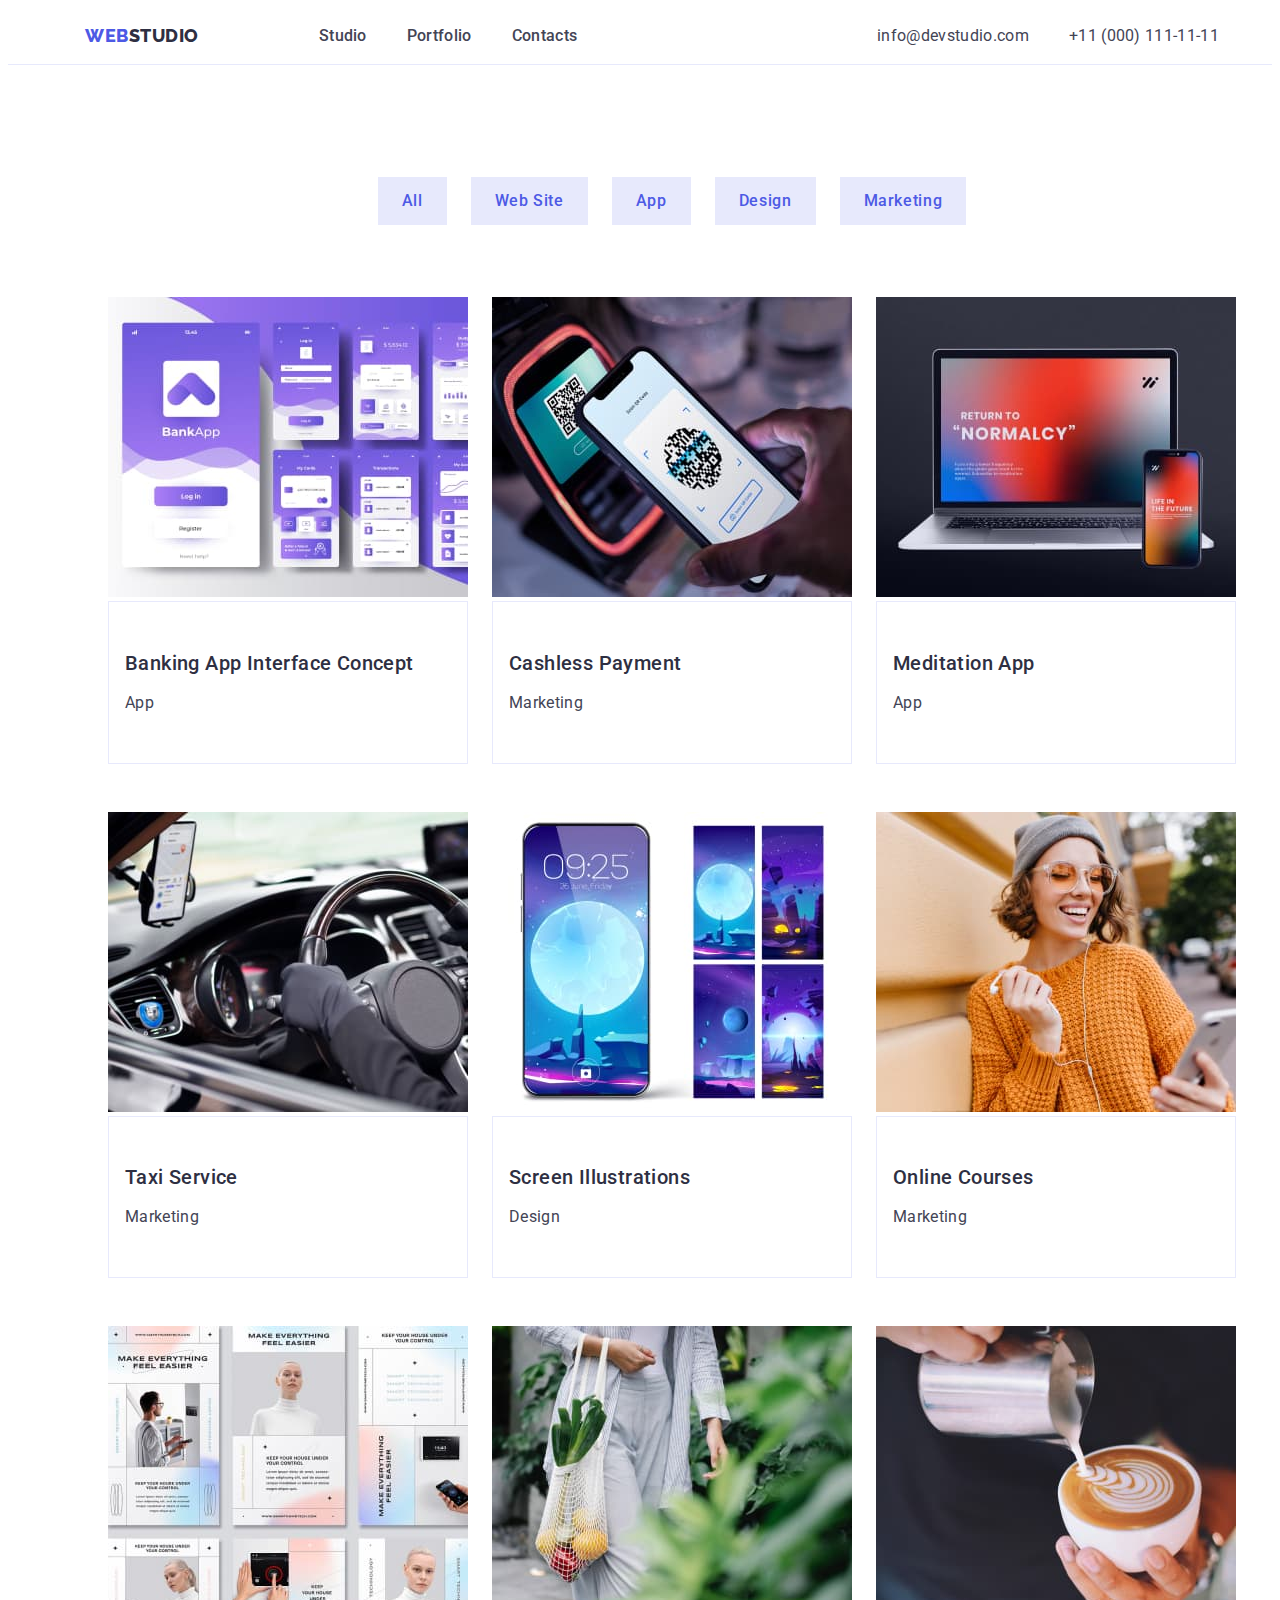
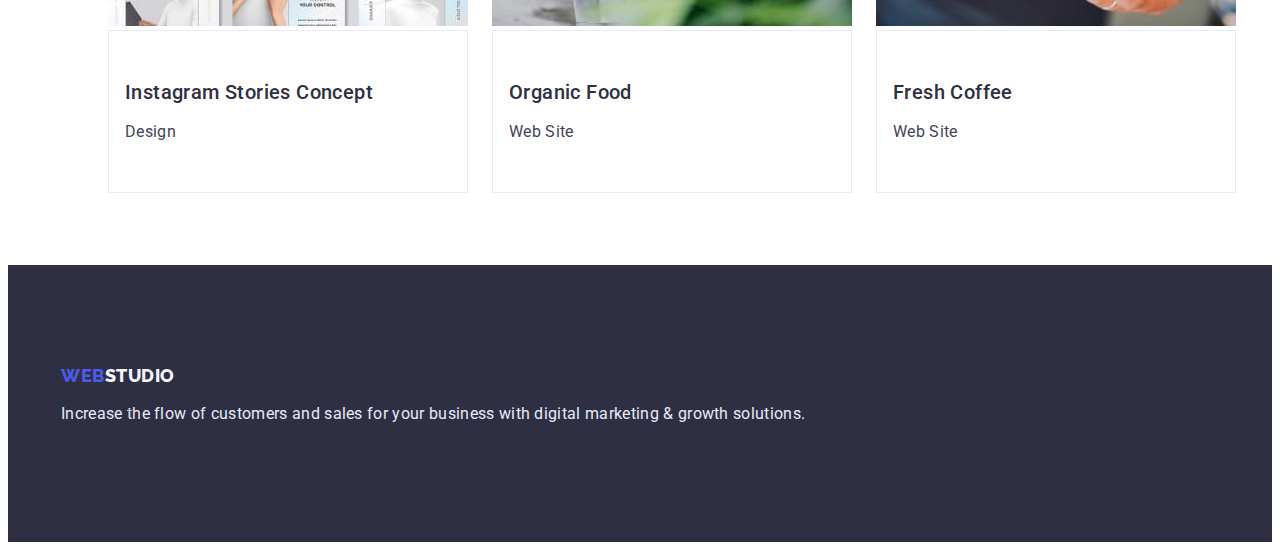
==== porfolio.html @ 7476aebf "Initial commit" ====
<!DOCTYPE html>
<html lang="en">

<head>
    <meta charset="UTF-8">
    <meta http-equiv="X-UA-Compatible" content="IE=edge">
    <meta name="viewport" content="width=device-width, initial-scale=1.0">
    <title>Document</title>
    <link rel="preconnect" href="https://fonts.googleapis.com">
    <link rel="preconnect" href="https://fonts.gstatic.com" crossorigin>
    <link href="https://fonts.googleapis.com/css2?family=Raleway:wght@800&family=Roboto:wght@400;500;700&display=swap"
        rel="stylesheet">
    <link rel="stylesheet" type="text/css" href="./css/style.css" />
</head>
<body>
    <header class="header_line">
        <div class="container cont">
            <nav class="header-navigation">
                <a href="./index.html" class="header_logo"><span class="header_span">Web</span>Studio</a>
                <ul class="list_osn">
                    <li><a class="header_link" href="">Studio</a></li>
                    <li><a class="header_link" href="porfolio.html">Portfolio</a></li>
                    <li><a class="header_link" href="">Contacts</a></li>
                </ul>
            </nav>
            <address>
                <ul class="list_osn">
                    <li><a class="header-mail" href="mailto:info@devstudio.com">info@devstudio.com</a></li>
                    <li><a class="header-tel" href="tel:+110001111111">+11 (000) 111-11-11</a></li>
                </ul>
            </address>
        </div>
    </header>
    <main>
        <section class="section section-pre">
            <div class="container">
                <ul class="list_button">
                        <li> <button type="button" cursor="pointer" class="list_button_element">All</button> </li>
                        <li> <button type="button" cursor="pointer" class="list_button_element">Web Site</button> </li>
                        <li> <button type="button" cursor="pointer" class="list_button_element">App</button> </li>
                        <li> <button type="button" cursor="pointer" class="list_button_element">Design</button> </li>
                        <li> <button type="button" cursor="pointer" class="list_button_element">Marketing</button> </li>
                    </ul>
                </div>
           
                <ul class="section-portfolio2">
                    <li class="section-list-item2">
                        <img src="./images/features1.jpg" alt="Banking App" width="360px" height="300px">
                        <div class="gallery2">
                            <h2 class="section-title2">Banking App Interface Concept</h2>
                            <p class="section-link2">App</p>
                        </div>
                    </li>
                    <li class="section-list-item2">
                        <img src="./images/features2.jpg" alt="Screen Illustrations" width="360" height="300" />
                        <div class="gallery2">
                            <h2 class="section-title2">Cashless Payment</h2>
                            <p class="section-link2">Marketing</p>
                        </div>
                    </li>
                    <li class="section-list-item2">
                        <img src="./images/features3.jpg" alt="Screen Illustrations" width="360" height="300" />
                        <div class="gallery2">
                            <h2 class="section-title2">Meditation App</h2>
                            <p class="section-link2">App</p>
                        </div>
                    </li>
                    <li class="section-list-item2">
                            <img src="./images/features4.jpg" alt="Screen Illustrations" width="360" height="300" />
                            <div class="gallery2">
                                    <h2 class="section-title2">Taxi Service</h2>
                                    <p class="section-link2">Marketing</p>
                            </div>
                    </li>
                    <li class="section-list-item2">
                            <img src="./images/features5.jpg" alt="Screen Illustrations" width="360" height="300" />
                            <div class="gallery2">
                                <h2 class="section-title2">Screen Illustrations</h2>
                                <p class="section-link2">Design</p>
                            </div>
                    </li>
                    <li class="section-list-item2">
                            <img src="./images/features6.jpg" alt="Screen Illustrations" width="360" height="300" />
                            <div class="gallery2">
                                <h2 class="section-title2">Online Courses</h2>
                                <p class="section-link2">Marketing</p>
                            </div>
                    </li>
                    <li class="section-list-item2">
                            <img src="./images/features7.jpg" alt="Screen Illustrations" width="360" height="300" />
                            <div class="gallery2">
                                <h2 class="section-title2">Instagram Stories Concept</h2>
                                <p class="section-link2">Design</p>
                            </div>
                    </li>
                    <li class="section-list-item2">
                            <img src="./images/features8.jpg" alt="Screen Illustrations" width="360" height="300" />
                            <div class="gallery2">
                            <h2 class="section-title2">Organic Food</h2>
                            <p class="section-link2">Web Site</p>
                    </div>
                    </li>
                    <li class="section-list-item2">
                            <img src="./images/features9.jpg" alt="Screen Illustrations" width="360" height="300" />
                            <div class="gallery2">
                            <h2 class="section-title2">Fresh Coffee</h2>
                            <p class="section-link2">Web Site</p>
                    </div>
                    </li>
            </ul>
            
    </main>
    <footer class="footer_osn">
        <div class="container">
    <a href="./porfolio.html" class="footer-logo-osn fot_osn">Web<span class="footer_span_osn">Studio</span></a>
    <p class="foote_text_osn">Increase the flow of customers and sales for your business with digital marketing & growth solutions.</p>
        </div>
    </footer>
</body>

</html>
---- css/style.css ----
:root {
    --primary-text-color: #434455;
    --secondary-background-color: #f4f4fd;
    --second-btn-color: #e7e9fc;
    --variable-color: #404bbf;
    --accent-color: #4D5AE5;
    --blue-color: #2E2F42;
    --white-color: #ffffff;
    /*--footer-text: #E7E9FC;*/
}

body {
    font-family: 'Roboto', sans-serif;
    color: var(--primary-text-color);
    background-color: var(--white-color);
}

.header_line {
    border-bottom: 1px solid var(--second-btn-color);
}

.container {
    max-width: 1158px;
    padding-left: 15px;
    padding-right: 15px;
    margin: 0 auto;
}

.cont {
    display: flex;
}

.header-navigation {
    display: flex;
    align-items: center;
    margin-right: auto;
    margin-left: 24px;
    padding: 0px;
}

.header_logo {
    font-family: "Raleway", sans-serif;
    font-style: "normal";
    font-weight: 800;
    font-size: 18px;
    line-height: 1.33;
    letter-spacing: 0.03em;
    text-transform: uppercase;
    text-decoration: none;
    color: var(--blue-color);
    display: flex;
    align-items: center;
    margin-right: 40px;
}

.header_span {
    font-family: "Raleway", sans-serif;
    font-style: normal;
    font-weight: 800;
    font-size: 18px;
    line-height: 1.33;
    display: flex;
    align-items: center;
    letter-spacing: 0.03em;
    text-transform: uppercase;
    flex: none;
    order: 0;
    flex-grow: 0;
    color: var(--accent-color);
}

.list_osn {
    list-style: none;
    /*в один рядок */
    display: flex;

}

.header_link {
    font-family: "Roboto", sans-serif;
    font-style: normal;
    font-weight: 500;
    font-size: 16px;
    line-height: 1.5;
    letter-spacing: 0.02em;
    color: var(--blue-color);
    text-decoration: none;
    color: inherit;
    flex: none;
    order: 0;
    flex-grow: 0;
    padding: 24px 0px;
    margin-left: 40px;
}

.header_link:hover {
    color: var(--variable-color);
}

.header-link:focus {
    color: var(--variable-color);
}

.header-mail {
    color: var(--primary-text-color);
    font-size: 16px;
    font-weight: 400;
    font-style: normal;
    line-height: 1.5;
    letter-spacing: 0.02em;
    text-decoration: none;
    padding: 24px 0px;
    margin-left: 40px;
}

.header-mail:hover {
    color: var(--variable-color);
}

.header-mail:focus {
    color: var(--variable-color);
}

.header-tel {
    color: var(--primary-text-color);
    font-size: 16px;
    font-weight: 400;
    font-size: 16px;
    line-height: 1.5;
    letter-spacing: 0.02em;
    text-decoration: none;
    font-style: normal;
    padding: 24px 0px;
    margin-left: 40px;
}

.header-tel:hover {
    color: var(--variable-color);
}

.header-tel:focus {
    color: var(--variable-color);
}

.hero_title {
    padding: 188px 0;
    text-align: center;
    color: var(--white-color);
    background: var(--blue-color);
}

.fon_text {
    font-weight: 700;
    width: 561px;
    margin-left: auto;
    margin-right: auto;
    font-size: 56px;
    line-height: 1.07;
    text-align: center;
    letter-spacing: 0.02em;
}

.fon_btn {
    font-family: "Roboto", sans-serif;
    font-style: normal;
    font-weight: 500;
    font-size: 16px;
    line-height: 1.5;
    letter-spacing: 0.04em;
    border: none;
    box-shadow: 0px 4px 4px rgba(0, 0, 0, 0.15);
    border-radius: 4px;
    padding: 16px 32px;
    margin-top: 48px;
    color: var(--white-color);
    background-color: var(--accent-color);
}

.fon_btn:hover {
    background-color: var(--variable-color);
}

.section {
    padding: 120px 0;
}

.features_title {
    position: absolute;
    opacity: 0;
    width: 1px;
    height: 1px;
}

.features_osn_list {
    display: flex;
    list-style: none;
    text-decoration: none;
}

.features_osn_list_title {
    font-weight: 500;
    font-size: 20px;
    line-height: 1.2;
    letter-spacing: 0.02em;
    color: var(--blue-color);
    margin-bottom: 8px;
}

.features_osn_list_text {
    font-size: 16px;
    line-height: 1.5;
    letter-spacing: 0.02em;
    font-weight: 400;
    margin-right: 24px;
    color: var(--blue-color);
}

.section-cont {
    padding-top: 0;
}

.works_title {
    font-weight: 700;
    font-size: 36px;
    line-height: 1.11;
    text-align: center;
    letter-spacing: 0.02em;
    text-transform: capitalize;
    margin-bottom: 72px;
    color: var(--blue-color);
}

.works_list {
    display: flex;
    list-style: none;
    text-decoration: none;
    margin-left: 24px;
}

.works-list_element {
    margin-left: 24px;
}

.section-item {
    background: var(--secondary-background-color);
}

.section_teams {
    font-weight: 700;
    text-align: center;
    line-height: 1.11;
    letter-spacing: 0.02em;
    text-transform: capitalize;
    color: var(--second-title-color);
    margin-bottom: 72px;
}

.teams_list {
    display: flex;
    list-style: none;
    text-decoration: none;
}

.teams_list_element {
    margin-left: 24px;
}

.text-teamm {
    padding-top: 32px;
    padding-bottom: 32px;
}

.text-teamm-title {
    font-weight: 500;
    font-size: 20px;
    line-height: 0.8;
    letter-spacing: 0.02em;
    line-height: 1.2;
    text-align: center;
    color: var(--blue-color);
    margin-bottom: 8px;
}

.text-teamm-text {
    font-weight: 400;
    font-size: 16px;
    line-height: 1.5;
    letter-spacing: 0.02em;
    text-align: center;
    color: var(--primary-text-color);
}

.footer_osn {
    padding: 100px 0;
    background: var(--blue-color);
}

.footer-logo-osn {
    font-family: "Raleway", sans-serif;
    font-weight: 800;
    color: var(--accent-color);
    font-size: 18px;
    line-height: 1.17;
    display: flex;
    align-items: center;
    letter-spacing: 0.03em;
    text-transform: uppercase;
    margin-bottom: 16px;
}

.footer_span_osn {
    font-family: "Raleway", sans-serif;
    color: var(--secondary-background-color);
    font-weight: 800;
    font-size: 18px;
    line-height: 1.17;
    letter-spacing: 0.03em;
    text-transform: uppercase;
    flex: none;
    order: 0;
    flex-grow: 0;
}

.foote_text_osn {
    font-weight: 400;
    font-size: 16px;
    line-height: 1.5;
    letter-spacing: 0.02em;
    color: var(--second-btn-color);
    width: calc((100%-60px) / 4);
}

.fot_osn {
    text-decoration: none;
}


.section-pre {
    padding-top: 96px;
    padding-bottom: 72px;
}

.list_button {
    display: flex;
    list-style: none;
    justify-content: center;
    margin-bottom: 72px;
}

.list_button_element {
    cursor: pointer;
    font-family: "Roboto";
    font-style: normal;
    font-weight: 500;
    font-size: 16px;
    line-height: 1.5;
    margin-left: 40px;
    letter-spacing: 0.04em;
    align-items: center;
    text-align: center;
    justify-content: center;
    padding: 12px 24px;
    margin-left: 24px;
    border: none;
    flex: none;
    order: 0;
    flex-grow: 0;
    color: var(--accent-color);
    background: var(--second-btn-color);
}

.section-portfolio2 {
    display: flex;
    flex-wrap: wrap;
    margin-bottom: -48px;
    list-style: none;
    justify-content: center;
}

.section-list-item2 {
    margin-bottom: 48px;
    background: var(--white-color);
    margin-left: 24px;
}

.gallery2 {
    padding: 32px 0 32px 16px;
    border: 1px solid var(--second-btn-color);
}

.section-title2 {
    font-weight: 500;
    font-size: 20px;
    line-height: 1.2;
    letter-spacing: 0.02em;
    color: var(--blue-color);
    margin-bottom: 8px;
}

.section-link2 {
    font-size: 16px;
    line-height: 1.5;
    letter-spacing: 0.02em;
    color: var(--primary-text-color);
}
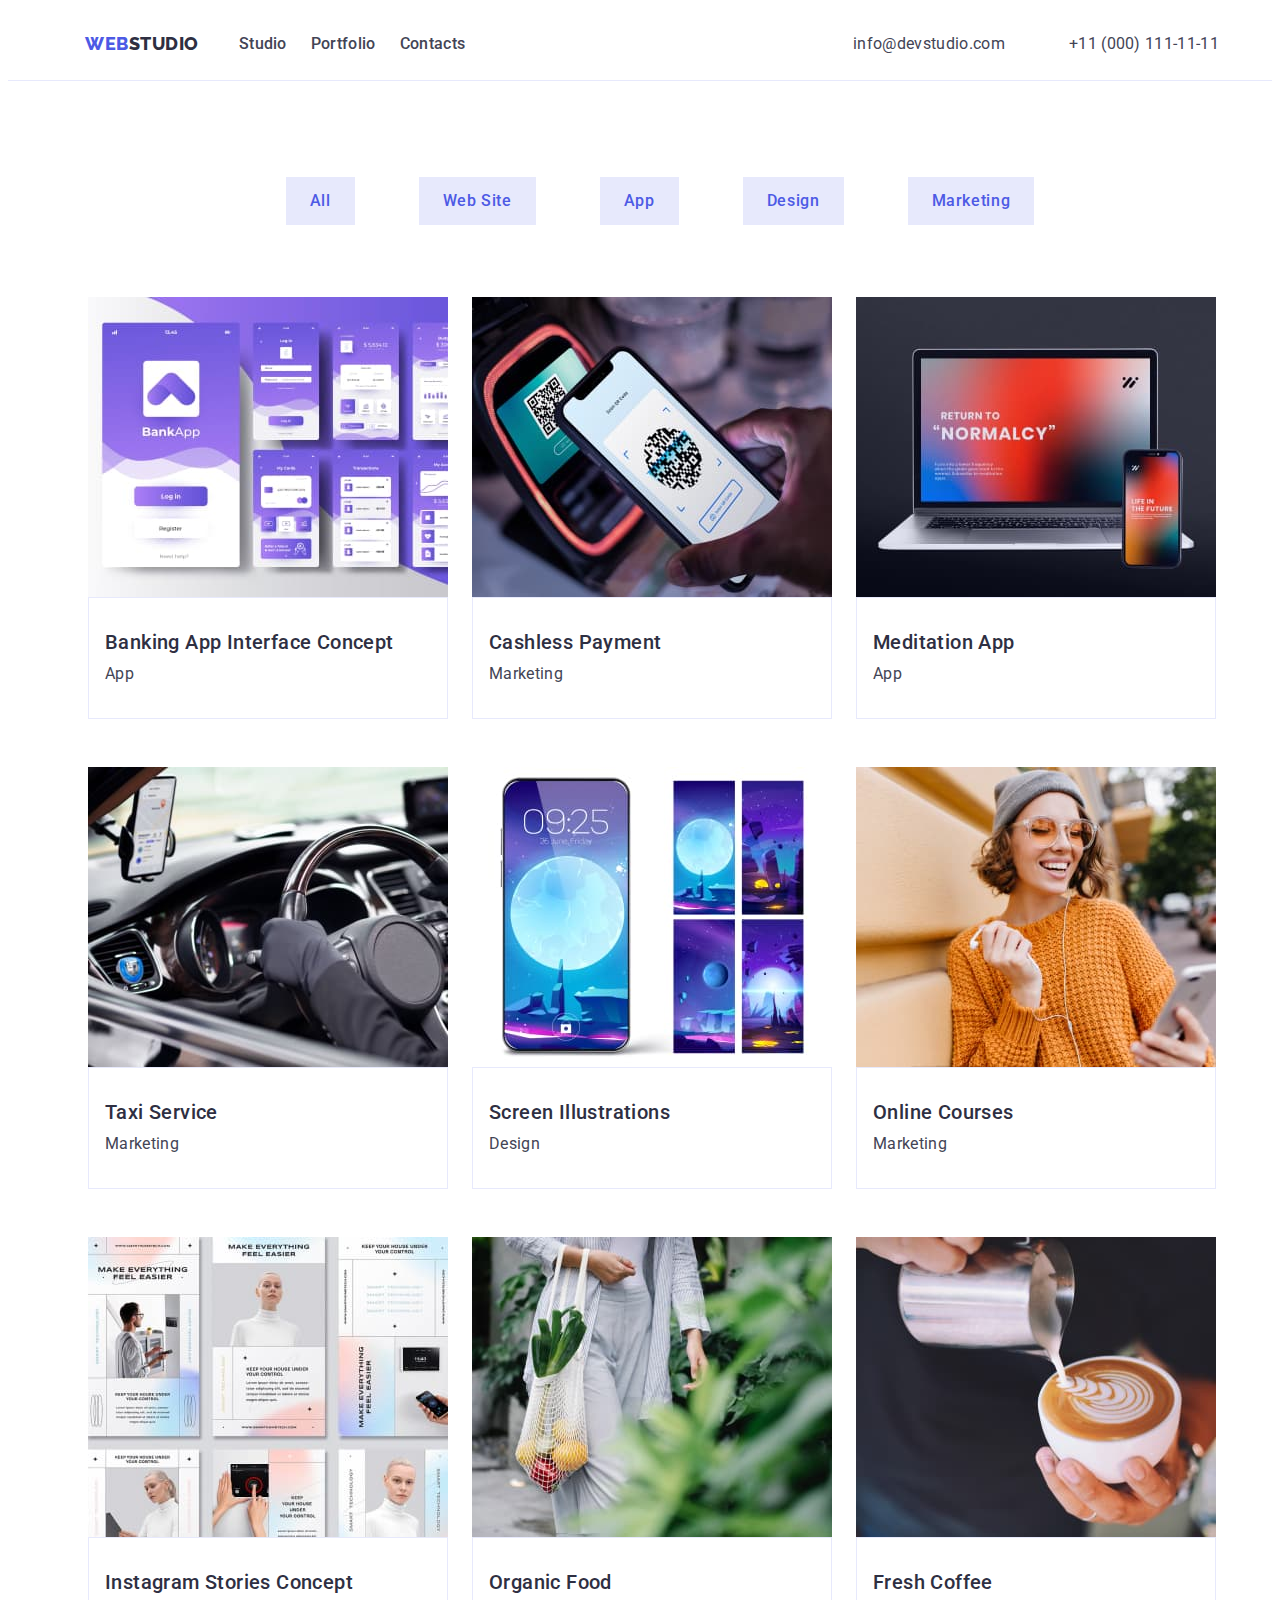
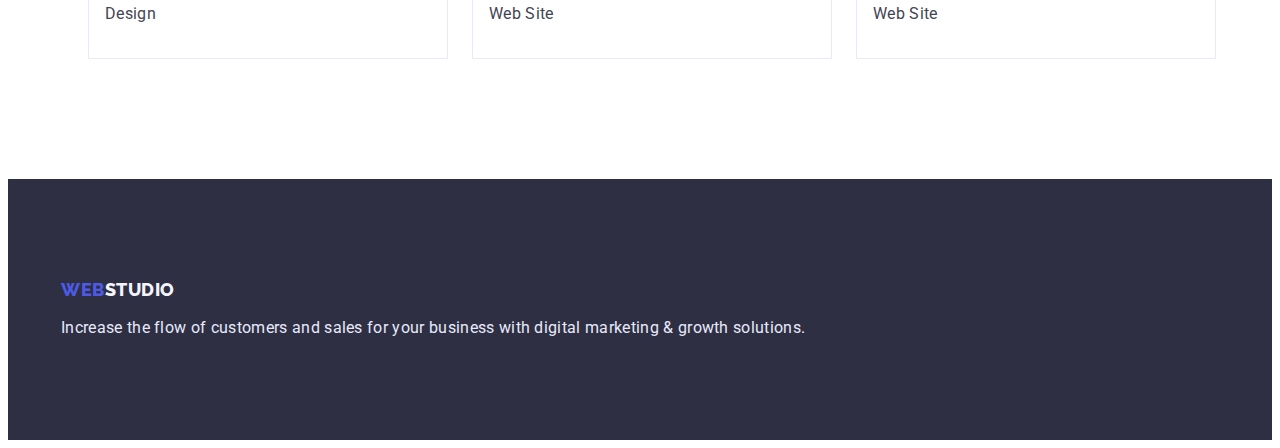
==== commit 685792b8: "update" ====
--- a/porfolio.html
+++ b/porfolio.html
@@ -1,6 +1,5 @@
 <!DOCTYPE html>
 <html lang="en">
-
 <head>
     <meta charset="UTF-8">
     <meta http-equiv="X-UA-Compatible" content="IE=edge">
@@ -10,23 +9,28 @@
     <link rel="preconnect" href="https://fonts.gstatic.com" crossorigin>
     <link href="https://fonts.googleapis.com/css2?family=Raleway:wght@800&family=Roboto:wght@400;500;700&display=swap"
         rel="stylesheet">
-    <link rel="stylesheet" type="text/css" href="./css/style.css" />
+    <link rel="stylesheet" href="https://cdnjs.cloudflare.com/ajax/libs/modern-normalize/1.1.0/modern-normalize.min.css"
+        integrity="sha512-wpPYUAdjBVSE4KJnH1VR1HeZfpl1ub8YT/NKx4PuQ5NmX2tKuGu6U/JRp5y+Y8XG2tV+wKQpNHVUX03MfMFn9Q=="
+        crossorigin="anonymous" referrerpolicy="no-referrer" />
+        <link rel="stylesheet" type="text/css" href="./css/style.css" />
 </head>
+
 <body>
     <header class="header_line">
         <div class="container cont">
             <nav class="header-navigation">
-                <a href="./index.html" class="header_logo"><span class="header_span">Web</span>Studio</a>
+                <a href="./index.html" class="list_item header_logo"><span class="header_span">Web</span>Studio</a>
                 <ul class="list_osn">
-                    <li><a class="header_link" href="">Studio</a></li>
-                    <li><a class="header_link" href="porfolio.html">Portfolio</a></li>
-                    <li><a class="header_link" href="">Contacts</a></li>
+                    <li class="list_item"><a class="header_link" href="">Studio</a></li>
+                    <li class="list_item"><a class="header_link" href="porfolio.html">Portfolio</a></li>
+                    <li class="list_item"><a class="header_link" href="">Contacts</a></li>
                 </ul>
             </nav>
             <address>
                 <ul class="list_osn">
-                    <li><a class="header-mail" href="mailto:info@devstudio.com">info@devstudio.com</a></li>
-                    <li><a class="header-tel" href="tel:+110001111111">+11 (000) 111-11-11</a></li>
+                    <li class="list_item"><a class="header-mail" href="mailto:info@devstudio.com">info@devstudio.com</a>
+                    </li>
+                    <li class="list_item"><a class="header-tel" href="tel:+110001111111">+11 (000) 111-11-11</a></li>
                 </ul>
             </address>
         </div>
@@ -35,85 +39,85 @@
         <section class="section section-pre">
             <div class="container">
                 <ul class="list_button">
-                        <li> <button type="button" cursor="pointer" class="list_button_element">All</button> </li>
-                        <li> <button type="button" cursor="pointer" class="list_button_element">Web Site</button> </li>
-                        <li> <button type="button" cursor="pointer" class="list_button_element">App</button> </li>
-                        <li> <button type="button" cursor="pointer" class="list_button_element">Design</button> </li>
-                        <li> <button type="button" cursor="pointer" class="list_button_element">Marketing</button> </li>
-                    </ul>
-                </div>
-           
-                <ul class="section-portfolio2">
-                    <li class="section-list-item2">
-                        <img src="./images/features1.jpg" alt="Banking App" width="360px" height="300px">
-                        <div class="gallery2">
-                            <h2 class="section-title2">Banking App Interface Concept</h2>
-                            <p class="section-link2">App</p>
-                        </div>
-                    </li>
-                    <li class="section-list-item2">
-                        <img src="./images/features2.jpg" alt="Screen Illustrations" width="360" height="300" />
-                        <div class="gallery2">
-                            <h2 class="section-title2">Cashless Payment</h2>
-                            <p class="section-link2">Marketing</p>
-                        </div>
-                    </li>
-                    <li class="section-list-item2">
-                        <img src="./images/features3.jpg" alt="Screen Illustrations" width="360" height="300" />
-                        <div class="gallery2">
-                            <h2 class="section-title2">Meditation App</h2>
-                            <p class="section-link2">App</p>
-                        </div>
-                    </li>
-                    <li class="section-list-item2">
-                            <img src="./images/features4.jpg" alt="Screen Illustrations" width="360" height="300" />
-                            <div class="gallery2">
-                                    <h2 class="section-title2">Taxi Service</h2>
-                                    <p class="section-link2">Marketing</p>
-                            </div>
-                    </li>
-                    <li class="section-list-item2">
-                            <img src="./images/features5.jpg" alt="Screen Illustrations" width="360" height="300" />
-                            <div class="gallery2">
-                                <h2 class="section-title2">Screen Illustrations</h2>
-                                <p class="section-link2">Design</p>
-                            </div>
-                    </li>
-                    <li class="section-list-item2">
-                            <img src="./images/features6.jpg" alt="Screen Illustrations" width="360" height="300" />
-                            <div class="gallery2">
-                                <h2 class="section-title2">Online Courses</h2>
-                                <p class="section-link2">Marketing</p>
-                            </div>
-                    </li>
-                    <li class="section-list-item2">
-                            <img src="./images/features7.jpg" alt="Screen Illustrations" width="360" height="300" />
-                            <div class="gallery2">
-                                <h2 class="section-title2">Instagram Stories Concept</h2>
-                                <p class="section-link2">Design</p>
-                            </div>
-                    </li>
-                    <li class="section-list-item2">
-                            <img src="./images/features8.jpg" alt="Screen Illustrations" width="360" height="300" />
-                            <div class="gallery2">
-                            <h2 class="section-title2">Organic Food</h2>
-                            <p class="section-link2">Web Site</p>
+                    <li> <button type="button" cursor="pointer" class="list_button_element">All</button> </li>
+                    <li> <button type="button" cursor="pointer" class="list_button_element">Web Site</button> </li>
+                    <li> <button type="button" cursor="pointer" class="list_button_element">App</button> </li>
+                    <li> <button type="button" cursor="pointer" class="list_button_element">Design</button> </li>
+                    <li> <button type="button" cursor="pointer" class="list_button_element">Marketing</button> </li>
+                </ul>
+            <ul class="section-portfolio2">
+                <li class="section-list-item2">
+                    <img src="./images/features1.jpg" alt="Banking App" width="360px" height="300px">
+                    <div class="gallery2">
+                        <h2 class="section-title2">Banking App Interface Concept</h2>
+                        <p class="section-link2">App</p>
                     </div>
-                    </li>
-                    <li class="section-list-item2">
-                            <img src="./images/features9.jpg" alt="Screen Illustrations" width="360" height="300" />
-                            <div class="gallery2">
-                            <h2 class="section-title2">Fresh Coffee</h2>
-                            <p class="section-link2">Web Site</p>
+                </li>
+                <li class="section-list-item2">
+                    <img src="./images/features2.jpg" alt="Screen Illustrations" width="360" height="300" />
+                    <div class="gallery2">
+                        <h2 class="section-title2">Cashless Payment</h2>
+                        <p class="section-link2">Marketing</p>
                     </div>
-                    </li>
+                </li>
+                <li class="section-list-item2">
+                    <img src="./images/features3.jpg" alt="Screen Illustrations" width="360" height="300" />
+                    <div class="gallery2">
+                        <h2 class="section-title2">Meditation App</h2>
+                        <p class="section-link2">App</p>
+                    </div>
+                </li>
+                <li class="section-list-item2">
+                    <img src="./images/features4.jpg" alt="Screen Illustrations" width="360" height="300" />
+                    <div class="gallery2">
+                        <h2 class="section-title2">Taxi Service</h2>
+                        <p class="section-link2">Marketing</p>
+                    </div>
+                </li>
+                <li class="section-list-item2">
+                    <img src="./images/features5.jpg" alt="Screen Illustrations" width="360" height="300" />
+                    <div class="gallery2">
+                        <h2 class="section-title2">Screen Illustrations</h2>
+                        <p class="section-link2">Design</p>
+                    </div>
+                </li>
+                <li class="section-list-item2">
+                    <img src="./images/features6.jpg" alt="Screen Illustrations" width="360" height="300" />
+                    <div class="gallery2">
+                        <h2 class="section-title2">Online Courses</h2>
+                        <p class="section-link2">Marketing</p>
+                    </div>
+                </li>
+                <li class="section-list-item2">
+                    <img src="./images/features7.jpg" alt="Screen Illustrations" width="360" height="300" />
+                    <div class="gallery2">
+                        <h2 class="section-title2">Instagram Stories Concept</h2>
+                        <p class="section-link2">Design</p>
+                    </div>
+                </li>
+                <li class="section-list-item2">
+                    <img src="./images/features8.jpg" alt="Screen Illustrations" width="360" height="300" />
+                    <div class="gallery2">
+                        <h2 class="section-title2">Organic Food</h2>
+                        <p class="section-link2">Web Site</p>
+                    </div>
+                </li>
+                <li class="section-list-item2">
+                    <img src="./images/features9.jpg" alt="Screen Illustrations" width="360" height="300" />
+                    <div class="gallery2">
+                        <h2 class="section-title2">Fresh Coffee</h2>
+                        <p class="section-link2">Web Site</p>
+                    </div>
+                </li>
             </ul>
-            
+        </div>
+        </section>
     </main>
     <footer class="footer_osn">
         <div class="container">
-    <a href="./porfolio.html" class="footer-logo-osn fot_osn">Web<span class="footer_span_osn">Studio</span></a>
-    <p class="foote_text_osn">Increase the flow of customers and sales for your business with digital marketing & growth solutions.</p>
+            <a href="./porfolio.html" class="footer-logo-osn fot_osn">Web<span class="footer_span_osn">Studio</span></a>
+            <p class="foote_text_osn">Increase the flow of customers and sales for your business with digital marketing
+                & growth solutions.</p>
         </div>
     </footer>
 </body>
--- a/css/style.css
+++ b/css/style.css
@@ -15,6 +15,27 @@
     background-color: var(--white-color);
 }
 
+p,
+h1,
+h2,
+h3,
+h4,
+h5,
+h6 {
+    margin: 0;
+}
+
+ul {
+    margin: 0;
+    padding-left: 0;
+}
+
+img {
+    display: block;
+}
+
+.list_item {}
+
 .header_line {
     border-bottom: 1px solid var(--second-btn-color);
 }
@@ -73,7 +94,8 @@
     list-style: none;
     /*в один рядок */
     display: flex;
-
+    padding: 24px 0;
+    gap: 24px;
 }
 
 .header_link {
@@ -86,11 +108,7 @@
     color: var(--blue-color);
     text-decoration: none;
     color: inherit;
-    flex: none;
-    order: 0;
-    flex-grow: 0;
     padding: 24px 0px;
-    margin-left: 40px;
 }
 
 .header_link:hover {
@@ -193,6 +211,9 @@
 
 .features_osn_list {
     display: flex;
+    gap: 24px;
+    margin: 0;
+    padding: 0;
     list-style: none;
     text-decoration: none;
 }
@@ -211,7 +232,6 @@
     line-height: 1.5;
     letter-spacing: 0.02em;
     font-weight: 400;
-    margin-right: 24px;
     color: var(--blue-color);
 }
 
@@ -234,11 +254,9 @@
     display: flex;
     list-style: none;
     text-decoration: none;
-    margin-left: 24px;
-}
-
-.works-list_element {
-    margin-left: 24px;
+    gap: 24px;
+    margin: 0;
+    padding: 0;
 }
 
 .section-item {
@@ -259,15 +277,14 @@
     display: flex;
     list-style: none;
     text-decoration: none;
-}
-
-.teams_list_element {
-    margin-left: 24px;
+    gap: 24px;
+
 }
 
 .text-teamm {
     padding-top: 32px;
     padding-bottom: 32px;
+    background-color: var(--white-color);
 }
 
 .text-teamm-title {
@@ -337,7 +354,7 @@
 
 .section-pre {
     padding-top: 96px;
-    padding-bottom: 72px;
+    padding-bottom: 120px;
 }
 
 .list_button {
@@ -345,6 +362,7 @@
     list-style: none;
     justify-content: center;
     margin-bottom: 72px;
+    gap: 24px;
 }
 
 .list_button_element {
@@ -360,7 +378,6 @@
     text-align: center;
     justify-content: center;
     padding: 12px 24px;
-    margin-left: 24px;
     border: none;
     flex: none;
     order: 0;
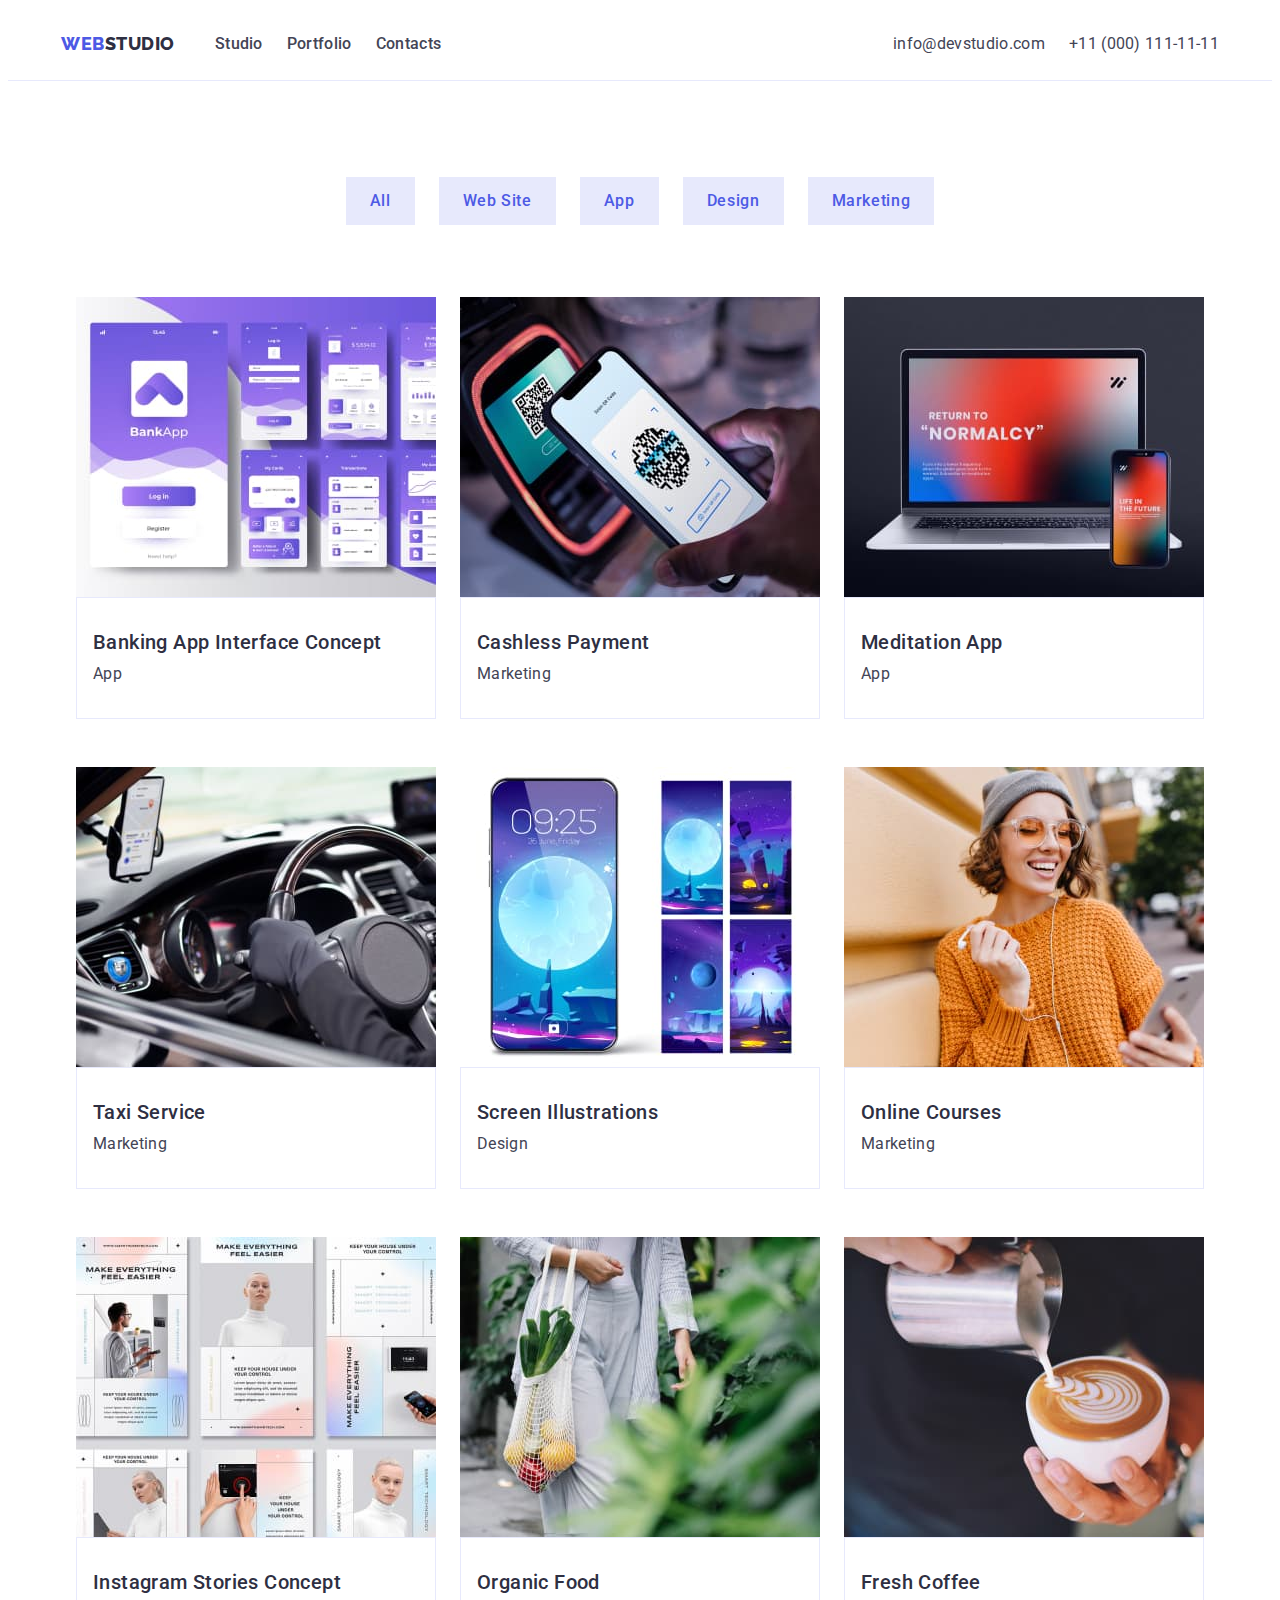
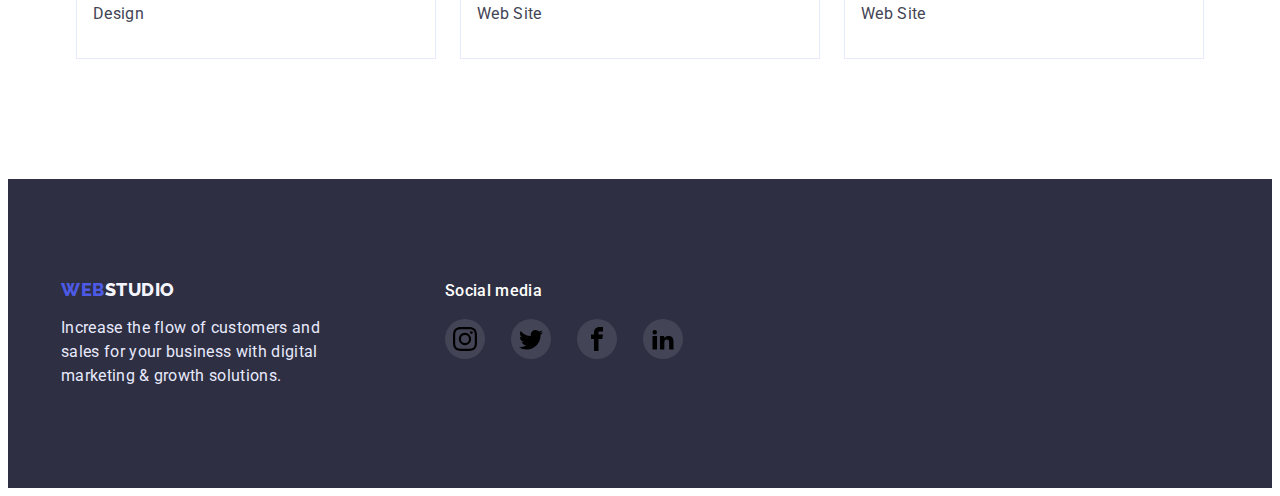
==== commit fc976b8c: "hw4" ====
--- a/porfolio.html
+++ b/porfolio.html
@@ -12,7 +12,7 @@
     <link rel="stylesheet" href="https://cdnjs.cloudflare.com/ajax/libs/modern-normalize/1.1.0/modern-normalize.min.css"
         integrity="sha512-wpPYUAdjBVSE4KJnH1VR1HeZfpl1ub8YT/NKx4PuQ5NmX2tKuGu6U/JRp5y+Y8XG2tV+wKQpNHVUX03MfMFn9Q=="
         crossorigin="anonymous" referrerpolicy="no-referrer" />
-        <link rel="stylesheet" type="text/css" href="./css/style.css" />
+    <link rel="stylesheet" type="text/css" href="./css/style.css" />
 </head>
 
 <body>
@@ -45,81 +45,134 @@
                     <li> <button type="button" cursor="pointer" class="list_button_element">Design</button> </li>
                     <li> <button type="button" cursor="pointer" class="list_button_element">Marketing</button> </li>
                 </ul>
-            <ul class="section-portfolio2">
-                <li class="section-list-item2">
-                    <img src="./images/features1.jpg" alt="Banking App" width="360px" height="300px">
-                    <div class="gallery2">
-                        <h2 class="section-title2">Banking App Interface Concept</h2>
-                        <p class="section-link2">App</p>
-                    </div>
+                <ul class="section-portfolio2">
+                    <li class="section-list-item2">
+                        <a class="shadow">
+                        <img src="./images/features1.jpg" alt="Banking App" width="360px" height="300px">
+                        <div class="gallery2">
+                            <h2 class="section-title2">Banking App Interface Concept</h2>
+                            <p class="section-link2">App</p>
+                        </div>
+                        </a>
+                    </li>
+                    <li class="section-list-item2">
+                        <a class="shadow">
+                        <img src="./images/features2.jpg" alt="Screen Illustrations" width="360" height="300" />
+                        <div class="gallery2">
+                            <h2 class="section-title2">Cashless Payment</h2>
+                            <p class="section-link2">Marketing</p>
+                        </div>
+                        </a>
+                    </li>
+                    <li class="section-list-item2">
+                        <a class="shadow">
+                        <img src="./images/features3.jpg" alt="Screen Illustrations" width="360" height="300" />
+                        <div class="gallery2">
+                            <h2 class="section-title2">Meditation App</h2>
+                            <p class="section-link2">App</p>
+                        </div>
+                        </a>
+                    </li>
+                    <li class="section-list-item2">
+                        <a class="shadow">
+                        <img src="./images/features4.jpg" alt="Screen Illustrations" width="360" height="300" />
+                        <div class="gallery2">
+                            <h2 class="section-title2">Taxi Service</h2>
+                            <p class="section-link2">Marketing</p>
+                        </div>
+                        </a>
+                    </li>
+                    <li class="section-list-item2">
+                        <a class="shadow">
+                        <img src="./images/features5.jpg" alt="Screen Illustrations" width="360" height="300" />
+                        <div class="gallery2">
+                            <h2 class="section-title2">Screen Illustrations</h2>
+                            <p class="section-link2">Design</p>
+                        </div>
+                        </a>
+                    </li>
+                    <li class="section-list-item2">
+                        <a class="shadow">
+                        <img src="./images/features6.jpg" alt="Screen Illustrations" width="360" height="300" />
+                        <div class="gallery2">
+                            <h2 class="section-title2">Online Courses</h2>
+                            <p class="section-link2">Marketing</p>
+                        </div>
+                        </a>
+                    </li>
+                    <li class="section-list-item2">
+                        <a class="shadow">
+                        <img src="./images/features7.jpg" alt="Screen Illustrations" width="360" height="300" />
+                        <div class="gallery2">
+                            <h2 class="section-title2">Instagram Stories Concept</h2>
+                            <p class="section-link2">Design</p>
+                        </div>
+                        </a>
+                    </li>
+                    <li class="section-list-item2">
+                        <a class="shadow">
+                        <img src="./images/features8.jpg" alt="Screen Illustrations" width="360" height="300" />
+                        <div class="gallery2">
+                            <h2 class="section-title2">Organic Food</h2>
+                            <p class="section-link2">Web Site</p>
+                        </div>
+                        </a>
+                    </li>
+                    <li class="section-list-item2">
+                        <a class="shadow">
+                        <img src="./images/features9.jpg" alt="Screen Illustrations" width="360" height="300" />
+                        <div class="gallery2">
+                            <h2 class="section-title2">Fresh Coffee</h2>
+                            <p class="section-link2">Web Site</p>
+                        </div>
+                        </a>
+                    </li>
+                </ul>
+            </div>
+        </section>
+    </main>
+<footer class="footer_osn">
+    <div class="container footer-container">
+        <div class="footer_logo">
+            <a href="./index.html" class="footer-logo-osn fot_osn">Web<span class="footer_span_osn">Studio</span></a>
+            <p class="foote_text_osn">Increase the flow of customers and sales for your business with digital marketing
+                & growth solutions.</p>
+        </div>
+        <div class="footer-social-media">
+            <h3 class="footer_social_title">Social media</h3>
+            <ul class="footer_social_list footer_list">
+                <li class="footer_list_element">
+                    <a href="" class="footer_list_element_link link_footer">
+                        <svg class="" width="24" height="24">
+                            <use href="./images/symbol-defs.svg#icon-instagram"></use>
+                        </svg>
+                    </a>
                 </li>
-                <li class="section-list-item2">
-                    <img src="./images/features2.jpg" alt="Screen Illustrations" width="360" height="300" />
-                    <div class="gallery2">
-                        <h2 class="section-title2">Cashless Payment</h2>
-                        <p class="section-link2">Marketing</p>
-                    </div>
+                <li class="footer_list_element">
+                    <a href="" class="footer_list_element_link link_footer">
+                        <svg class="icon-social" width="24" height="24">
+                            <use href="./images/symbol-defs.svg#icon-twitter"></use>
+                        </svg>
+                    </a>
                 </li>
-                <li class="section-list-item2">
-                    <img src="./images/features3.jpg" alt="Screen Illustrations" width="360" height="300" />
-                    <div class="gallery2">
-                        <h2 class="section-title2">Meditation App</h2>
-                        <p class="section-link2">App</p>
-                    </div>
+                <li class="footer_list_element ">
+                    <a href="" class="footer_list_element_link link_footer">
+                        <svg class="icon-social" width="24" height="24">
+                            <use href="./images/symbol-defs.svg#icon-facebook"></use>
+                        </svg>
+                    </a>
                 </li>
-                <li class="section-list-item2">
-                    <img src="./images/features4.jpg" alt="Screen Illustrations" width="360" height="300" />
-                    <div class="gallery2">
-                        <h2 class="section-title2">Taxi Service</h2>
-                        <p class="section-link2">Marketing</p>
-                    </div>
-                </li>
-                <li class="section-list-item2">
-                    <img src="./images/features5.jpg" alt="Screen Illustrations" width="360" height="300" />
-                    <div class="gallery2">
-                        <h2 class="section-title2">Screen Illustrations</h2>
-                        <p class="section-link2">Design</p>
-                    </div>
-                </li>
-                <li class="section-list-item2">
-                    <img src="./images/features6.jpg" alt="Screen Illustrations" width="360" height="300" />
-                    <div class="gallery2">
-                        <h2 class="section-title2">Online Courses</h2>
-                        <p class="section-link2">Marketing</p>
-                    </div>
-                </li>
-                <li class="section-list-item2">
-                    <img src="./images/features7.jpg" alt="Screen Illustrations" width="360" height="300" />
-                    <div class="gallery2">
-                        <h2 class="section-title2">Instagram Stories Concept</h2>
-                        <p class="section-link2">Design</p>
-                    </div>
-                </li>
-                <li class="section-list-item2">
-                    <img src="./images/features8.jpg" alt="Screen Illustrations" width="360" height="300" />
-                    <div class="gallery2">
-                        <h2 class="section-title2">Organic Food</h2>
-                        <p class="section-link2">Web Site</p>
-                    </div>
-                </li>
-                <li class="section-list-item2">
-                    <img src="./images/features9.jpg" alt="Screen Illustrations" width="360" height="300" />
-                    <div class="gallery2">
-                        <h2 class="section-title2">Fresh Coffee</h2>
-                        <p class="section-link2">Web Site</p>
-                    </div>
+                <li class="footer_list_element ">
+                    <a href="" class="footer_list_element_link link_footer">
+                        <svg class="icon-social" width="24" height="24">
+                            <use href="./images/symbol-defs.svg#icon-linkedin"></use>
+                        </svg>
+                    </a>
                 </li>
             </ul>
         </div>
-        </section>
-    </main>
-    <footer class="footer_osn">
-        <div class="container">
-            <a href="./porfolio.html" class="footer-logo-osn fot_osn">Web<span class="footer_span_osn">Studio</span></a>
-            <p class="foote_text_osn">Increase the flow of customers and sales for your business with digital marketing
-                & growth solutions.</p>
-        </div>
-    </footer>
+    </div>
+</footer>
 </body>
 
 </html>--- a/css/style.css
+++ b/css/style.css
@@ -6,7 +6,8 @@
     --accent-color: #4D5AE5;
     --blue-color: #2E2F42;
     --white-color: #ffffff;
-    /*--footer-text: #E7E9FC;*/
+    --text-company-color: #8E8F99;
+    --soc-focus-color: #31D0AA;
 }
 
 body {
@@ -34,7 +35,6 @@
     display: block;
 }
 
-.list_item {}
 
 .header_line {
     border-bottom: 1px solid var(--second-btn-color);
@@ -50,12 +50,38 @@
 .cont {
     display: flex;
 }
+.item-pre::before {
+    display: block;
+    content: "";
+    width: 264px;
+    height: 112px;
+    background: #f4f4fd;
+    border-radius: 4px;
+    background-size: 64px;
+    background-repeat: no-repeat;
+    background-position: center;
+    background-color: #f4f4fd;
+    border-radius: 4px;
+}
+.icon-antena::before {
+    background-image: url(../images/antenna.svg);
+}
+.icon-clock::before {
+    background-image: url(../images/clock.svg);
+}
+
+.icon-diagrama::before {
+    background-image: url(../images/diagrama.svg);
+}
+
+.icon-astronaut::before {
+    background-image: url(../images/astronaut.svg);
+}
 
 .header-navigation {
     display: flex;
     align-items: center;
     margin-right: auto;
-    margin-left: 24px;
     padding: 0px;
 }
 
@@ -128,7 +154,6 @@
     letter-spacing: 0.02em;
     text-decoration: none;
     padding: 24px 0px;
-    margin-left: 40px;
 }
 
 .header-mail:hover {
@@ -149,7 +174,7 @@
     text-decoration: none;
     font-style: normal;
     padding: 24px 0px;
-    margin-left: 40px;
+
 }
 
 .header-tel:hover {
@@ -165,6 +190,13 @@
     text-align: center;
     color: var(--white-color);
     background: var(--blue-color);
+    background-image: linear-gradient(to right,
+            rgba(46, 47, 66, 0.7),
+            rgba(46, 47, 66, 0.7)),
+        url(../images/people-office.jpg);
+    background-repeat: no-repeat;
+    background-position: center;
+    background-size: cover;
 }
 
 .fon_text {
@@ -198,6 +230,10 @@
     background-color: var(--variable-color);
 }
 
+.fon_btn:focus {
+    color: var(--variable-color);
+}
+
 .section {
     padding: 120px 0;
 }
@@ -306,6 +342,88 @@
     text-align: center;
     color: var(--primary-text-color);
 }
+.text_soc_list{
+    display: flex;
+    justify-content: center;
+    gap: 24px;
+}
+.soc_list{
+    display: flex;
+    list-style: none;
+    text-decoration: none;
+}
+
+.section-company {
+    padding-top: 130px;
+    padding-bottom: 120px;
+}
+.section-soc-title{
+    width: 40px;
+    height: 40px;
+}
+.section-soc-link{
+    width: 100%;
+    height: 100%;
+    border-radius: 50%;
+    display: flex;
+    justify-content: center;
+    align-items: center;
+    background-color: var(--accent-color);
+}
+
+.section-soc-link:hover{
+    background-color: var(--variable-color);
+}
+.team_link{
+    text-decoration: none;
+    color: inherit;
+    font-family: "Roboto", sans-serif;
+    font-style: normal;
+    font-weight: 500;
+    font-size: 16px;
+    line-height: 1.5;
+    letter-spacing: 0.02em;
+    color: var(--blue-color);
+    flex: none;
+    order: 0;
+    flex-grow: 0;
+}
+/*основне заоишити */
+.section-comp-list{
+    display: flex;
+    justify-content: center;
+    gap: 24px;
+    display: flex;
+    list-style: none;
+    text-decoration: none;
+}
+.section-comp-title {
+    width: calc((100%-120px)/6);
+    height: 88px;
+}
+.icon-company-link {
+    color: var(--text-company-color)
+}
+.icon-company {
+    width: 100%;
+    height: 100%;
+
+    border: 1px solid var(--text-company-color);
+    border-radius: 4px;
+    display: flex;
+    justify-content: center;
+    align-items: center;
+    fill: currentColor;
+    padding: 16px 32px;
+
+}
+
+.icon-company:is(:hover, :focus) {
+    border-color: var(--variable-color);
+    fill: var(--variable-color);
+}
+
+
 
 .footer_osn {
     padding: 100px 0;
@@ -344,19 +462,78 @@
     line-height: 1.5;
     letter-spacing: 0.02em;
     color: var(--second-btn-color);
-    width: calc((100%-60px) / 4);
+    width: 264px;
 }
 
 .fot_osn {
     text-decoration: none;
-}
-
-
+    
+}
+.footer-container{
+    display: flex;
+}
+.footer_social_title{
+    font-weight: 500;
+    font-size: 16px;
+    line-height: 1.5;
+    letter-spacing: 0.02em;
+    display: flex;
+    text-align: center;
+    color: var(--white-color);
+    margin-bottom: 16px;
+}
+.footer-social-media{
+    display: flex;
+        flex-direction: column;
+        margin-left: 120px;
+}
+.footer_social_list{
+    display: flex;
+    list-style: none;
+    text-decoration: none;
+}
+.footer_list{
+ display: flex;
+ gap:26px;
+}
+
+.footer_list_element{
+    width: 40px;
+    height: 40px;
+}
+.footer_list_element_link{
+        width: 100%;
+        height: 100%;
+        border-radius: 50%;
+        display: flex;
+        justify-content: center;
+        align-items: center;
+        background-color: rgba(255, 255, 255, 0.1);
+}
+.footer_list_element_link:hover{
+     background-color: var(--soc-focus-color);
+}
+.link_footer{
+    text-decoration: none;
+    color: inherit;
+    font-family: "Roboto",
+    sans-serif;
+    font-style: normal;
+    font-weight: 500;
+    font-size: 16px;
+    line-height: 1.5;
+    letter-spacing: 0.02em;
+    color: var(--blue-color);
+    flex: none;
+    order: 0;
+    flex-grow: 0;
+}
 .section-pre {
     padding-top: 96px;
     padding-bottom: 120px;
 }
 
+
 .list_button {
     display: flex;
     list-style: none;
@@ -372,7 +549,6 @@
     font-weight: 500;
     font-size: 16px;
     line-height: 1.5;
-    margin-left: 40px;
     letter-spacing: 0.04em;
     align-items: center;
     text-align: center;
@@ -385,19 +561,22 @@
     color: var(--accent-color);
     background: var(--second-btn-color);
 }
+.list_button_element:hover{
+    color: var(--white-color);
+    background: var(--variable-color);
+}
 
 .section-portfolio2 {
     display: flex;
     flex-wrap: wrap;
-    margin-bottom: -48px;
     list-style: none;
     justify-content: center;
+    gap: 48px 24px;
 }
 
 .section-list-item2 {
-    margin-bottom: 48px;
     background: var(--white-color);
-    margin-left: 24px;
+
 }
 
 .gallery2 {
@@ -419,4 +598,12 @@
     line-height: 1.5;
     letter-spacing: 0.02em;
     color: var(--primary-text-color);
+}
+.shadow {
+    display: block;
+    text-decoration: none;
+}
+
+.shadow:is(:hover, :focus) {
+    box-shadow: 0px 1px 6px rgba(46, 47, 66, 0.08), 0px 1px 1px rgba(46, 47, 66, 0.16), 0px 2px 1px rgba(46, 47, 66, 0.08);
 }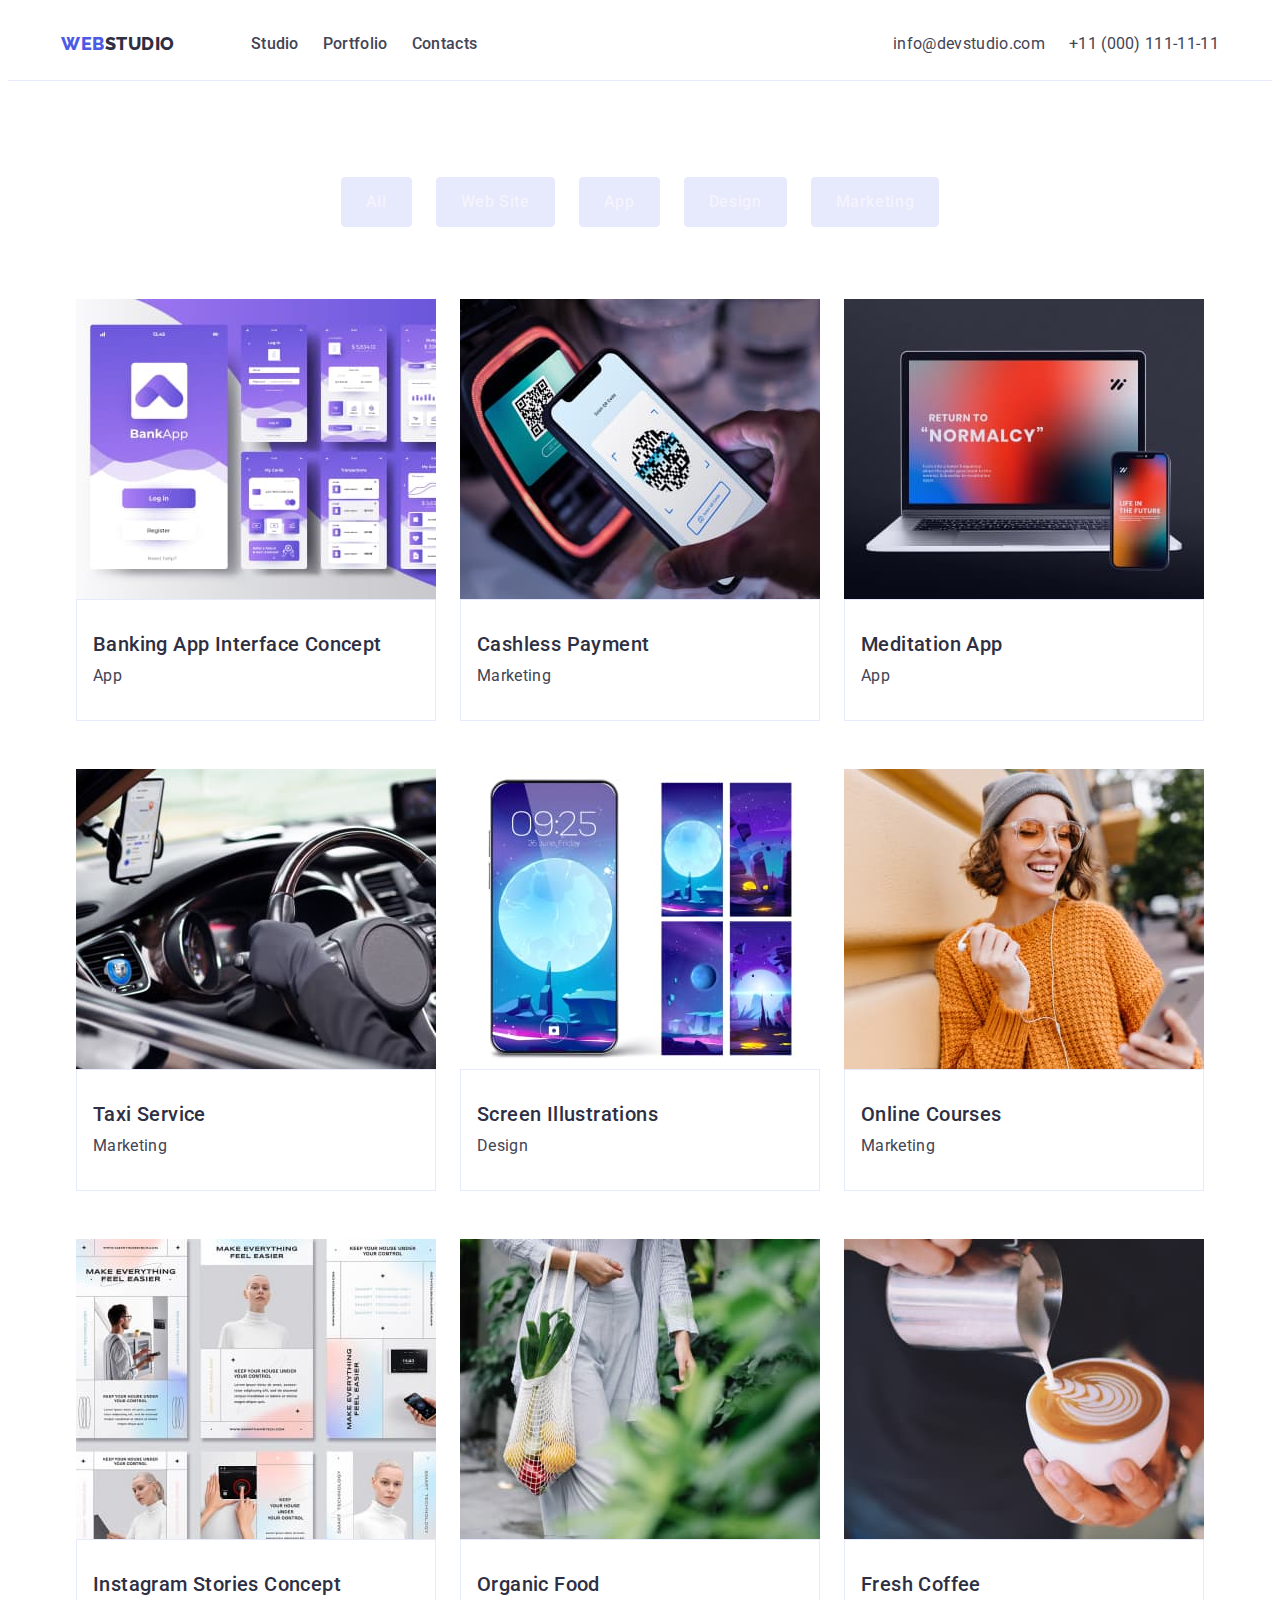
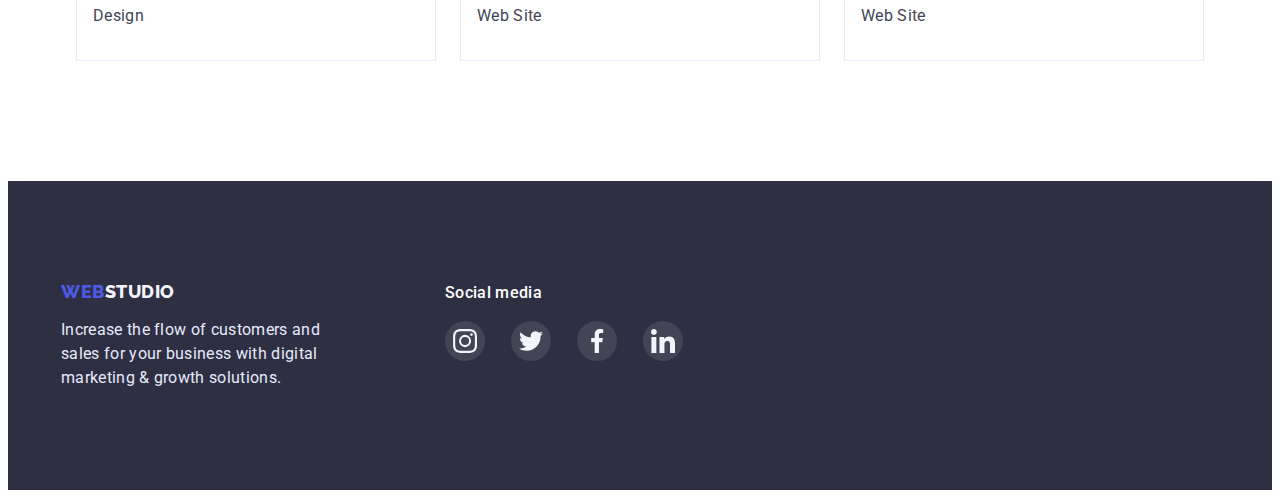
==== commit a6f52ea4: "update" ====
--- a/porfolio.html
+++ b/porfolio.html
@@ -47,7 +47,7 @@
                 </ul>
                 <ul class="section-portfolio2">
                     <li class="section-list-item2">
-                        <a class="shadow">
+                        <a href="" class="shadow">
                         <img src="./images/features1.jpg" alt="Banking App" width="360px" height="300px">
                         <div class="gallery2">
                             <h2 class="section-title2">Banking App Interface Concept</h2>
@@ -56,7 +56,7 @@
                         </a>
                     </li>
                     <li class="section-list-item2">
-                        <a class="shadow">
+                        <a href="" class="shadow">
                         <img src="./images/features2.jpg" alt="Screen Illustrations" width="360" height="300" />
                         <div class="gallery2">
                             <h2 class="section-title2">Cashless Payment</h2>
@@ -65,7 +65,7 @@
                         </a>
                     </li>
                     <li class="section-list-item2">
-                        <a class="shadow">
+                    <a href="" class="shadow">
                         <img src="./images/features3.jpg" alt="Screen Illustrations" width="360" height="300" />
                         <div class="gallery2">
                             <h2 class="section-title2">Meditation App</h2>
@@ -74,7 +74,7 @@
                         </a>
                     </li>
                     <li class="section-list-item2">
-                        <a class="shadow">
+                        <a href="" class="shadow">
                         <img src="./images/features4.jpg" alt="Screen Illustrations" width="360" height="300" />
                         <div class="gallery2">
                             <h2 class="section-title2">Taxi Service</h2>
@@ -83,7 +83,7 @@
                         </a>
                     </li>
                     <li class="section-list-item2">
-                        <a class="shadow">
+                    <a href="" class="shadow">
                         <img src="./images/features5.jpg" alt="Screen Illustrations" width="360" height="300" />
                         <div class="gallery2">
                             <h2 class="section-title2">Screen Illustrations</h2>
@@ -92,7 +92,7 @@
                         </a>
                     </li>
                     <li class="section-list-item2">
-                        <a class="shadow">
+                        <a href="" class="shadow">
                         <img src="./images/features6.jpg" alt="Screen Illustrations" width="360" height="300" />
                         <div class="gallery2">
                             <h2 class="section-title2">Online Courses</h2>
@@ -101,7 +101,7 @@
                         </a>
                     </li>
                     <li class="section-list-item2">
-                        <a class="shadow">
+                        <a href="" class="shadow">
                         <img src="./images/features7.jpg" alt="Screen Illustrations" width="360" height="300" />
                         <div class="gallery2">
                             <h2 class="section-title2">Instagram Stories Concept</h2>
@@ -110,7 +110,7 @@
                         </a>
                     </li>
                     <li class="section-list-item2">
-                        <a class="shadow">
+                        <a href="" class="shadow">
                         <img src="./images/features8.jpg" alt="Screen Illustrations" width="360" height="300" />
                         <div class="gallery2">
                             <h2 class="section-title2">Organic Food</h2>
@@ -119,7 +119,7 @@
                         </a>
                     </li>
                     <li class="section-list-item2">
-                        <a class="shadow">
+                        <a href="" class="shadow">
                         <img src="./images/features9.jpg" alt="Screen Illustrations" width="360" height="300" />
                         <div class="gallery2">
                             <h2 class="section-title2">Fresh Coffee</h2>
--- a/css/style.css
+++ b/css/style.css
@@ -36,9 +36,6 @@
 }
 
 
-.header_line {
-    border-bottom: 1px solid var(--second-btn-color);
-}
 
 .container {
     max-width: 1158px;
@@ -77,6 +74,9 @@
 .icon-astronaut::before {
     background-image: url(../images/astronaut.svg);
 }
+.header_line {
+    border-bottom: 1px solid var(--second-btn-color);
+}
 
 .header-navigation {
     display: flex;
@@ -97,7 +97,7 @@
     color: var(--blue-color);
     display: flex;
     align-items: center;
-    margin-right: 40px;
+    margin-right: 76px;
 }
 
 .header_span {
@@ -120,7 +120,6 @@
     list-style: none;
     /*в один рядок */
     display: flex;
-    padding: 24px 0;
     gap: 24px;
 }
 
@@ -131,6 +130,7 @@
     font-size: 16px;
     line-height: 1.5;
     letter-spacing: 0.02em;
+    display: block;
     color: var(--blue-color);
     text-decoration: none;
     color: inherit;
@@ -150,6 +150,7 @@
     font-size: 16px;
     font-weight: 400;
     font-style: normal;
+    display: block;
     line-height: 1.5;
     letter-spacing: 0.02em;
     text-decoration: none;
@@ -173,6 +174,7 @@
     letter-spacing: 0.02em;
     text-decoration: none;
     font-style: normal;
+    display: block;
     padding: 24px 0px;
 
 }
@@ -184,8 +186,11 @@
 .header-tel:focus {
     color: var(--variable-color);
 }
+/*hero  */
 
 .hero_title {
+    max-width: 1440px;
+    max-height: 600px;
     padding: 188px 0;
     text-align: center;
     color: var(--white-color);
@@ -227,11 +232,13 @@
 }
 
 .fon_btn:hover {
-    background-color: var(--variable-color);
+    background: var(--accent-color);
+    color: var(--second-btn-color);
 }
 
 .fon_btn:focus {
-    color: var(--variable-color);
+    background: var(--accent-color);
+    color: var(--second-btn-color);
 }
 
 .section {
@@ -261,6 +268,7 @@
     letter-spacing: 0.02em;
     color: var(--blue-color);
     margin-bottom: 8px;
+    margin-top: 8px;
 }
 
 .features_osn_list_text {
@@ -300,7 +308,10 @@
 }
 
 .section_teams {
+    font-family: 'Roboto';
+    font-style: normal;
     font-weight: 700;
+     font-size: 36px;
     text-align: center;
     line-height: 1.11;
     letter-spacing: 0.02em;
@@ -341,6 +352,7 @@
     letter-spacing: 0.02em;
     text-align: center;
     color: var(--primary-text-color);
+    margin-bottom: 8px;
 }
 .text_soc_list{
     display: flex;
@@ -374,6 +386,9 @@
 .section-soc-link:hover{
     background-color: var(--variable-color);
 }
+.section-soc-link:focus {
+    background-color: var(--variable-color);
+}
 .team_link{
     text-decoration: none;
     color: inherit;
@@ -388,7 +403,7 @@
     order: 0;
     flex-grow: 0;
 }
-/*основне заоишити */
+
 .section-comp-list{
     display: flex;
     justify-content: center;
@@ -398,31 +413,28 @@
     text-decoration: none;
 }
 .section-comp-title {
-    width: calc((100%-120px)/6);
+    width: calc((100% - 120px ) / 6);
     height: 88px;
 }
 .icon-company-link {
-    color: var(--text-company-color)
-}
-.icon-company {
+    color: var(--text-company-color);
     width: 100%;
     height: 100%;
-
     border: 1px solid var(--text-company-color);
     border-radius: 4px;
     display: flex;
     justify-content: center;
     align-items: center;
+    padding: 16px 32px;
+}
+.icon-company {
     fill: currentColor;
-    padding: 16px 32px;
-
 }
 
 .icon-company:is(:hover, :focus) {
     border-color: var(--variable-color);
     fill: var(--variable-color);
 }
-
 
 
 .footer_osn {
@@ -500,15 +512,12 @@
 .footer_list_element{
     width: 40px;
     height: 40px;
-}
-.footer_list_element_link{
-        width: 100%;
-        height: 100%;
-        border-radius: 50%;
-        display: flex;
-        justify-content: center;
-        align-items: center;
-        background-color: rgba(255, 255, 255, 0.1);
+    border-radius: 50%;
+    display: flex;
+    justify-content: center;
+    align-items: center;
+    background-color: rgba(255, 255, 255, 0.1);
+    
 }
 .footer_list_element_link:hover{
      background-color: var(--soc-focus-color);
@@ -524,9 +533,7 @@
     line-height: 1.5;
     letter-spacing: 0.02em;
     color: var(--blue-color);
-    flex: none;
-    order: 0;
-    flex-grow: 0;
+    display: flex;
 }
 .section-pre {
     padding-top: 96px;
@@ -550,15 +557,12 @@
     font-size: 16px;
     line-height: 1.5;
     letter-spacing: 0.04em;
-    align-items: center;
     text-align: center;
     justify-content: center;
     padding: 12px 24px;
-    border: none;
-    flex: none;
-    order: 0;
-    flex-grow: 0;
-    color: var(--accent-color);
+    border: 1px solid #E7E9FC;
+    border-radius: 4px;
+    color: var(--secondary-background-color);
     background: var(--second-btn-color);
 }
 .list_button_element:hover{
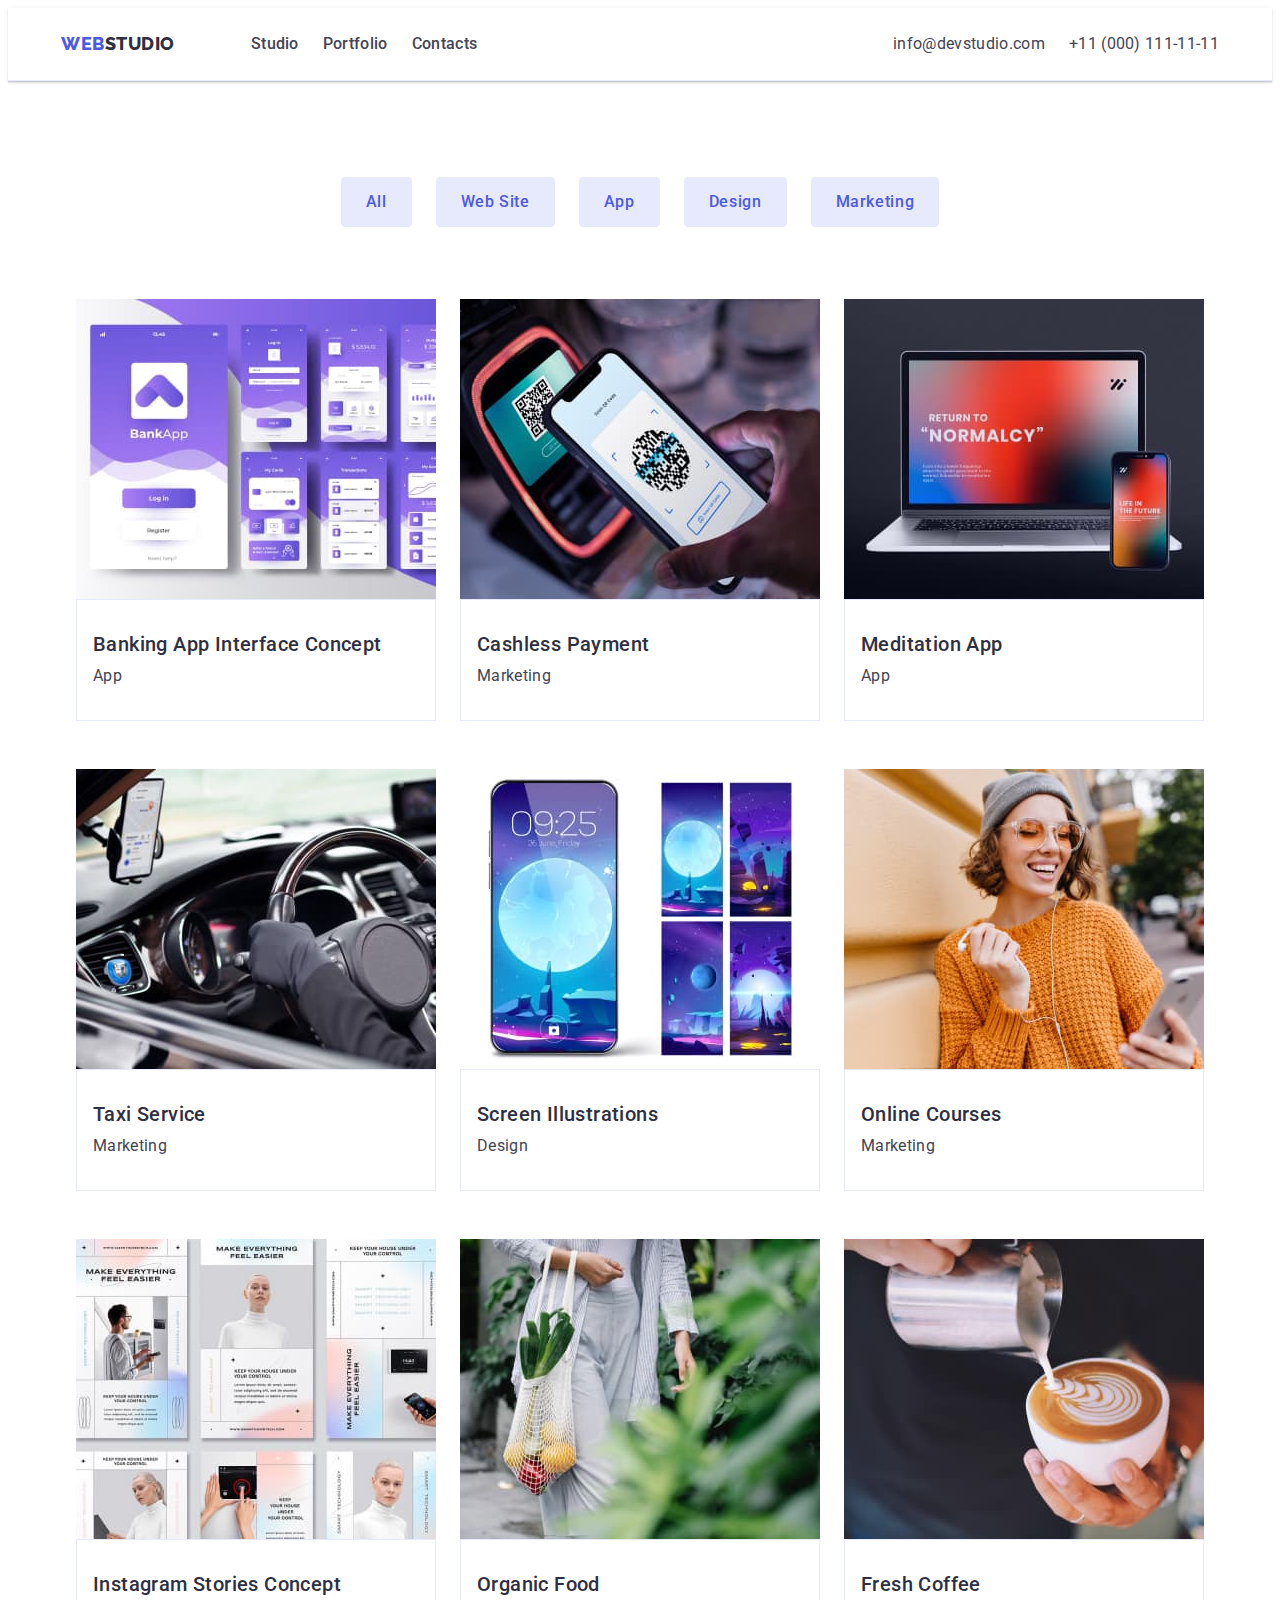
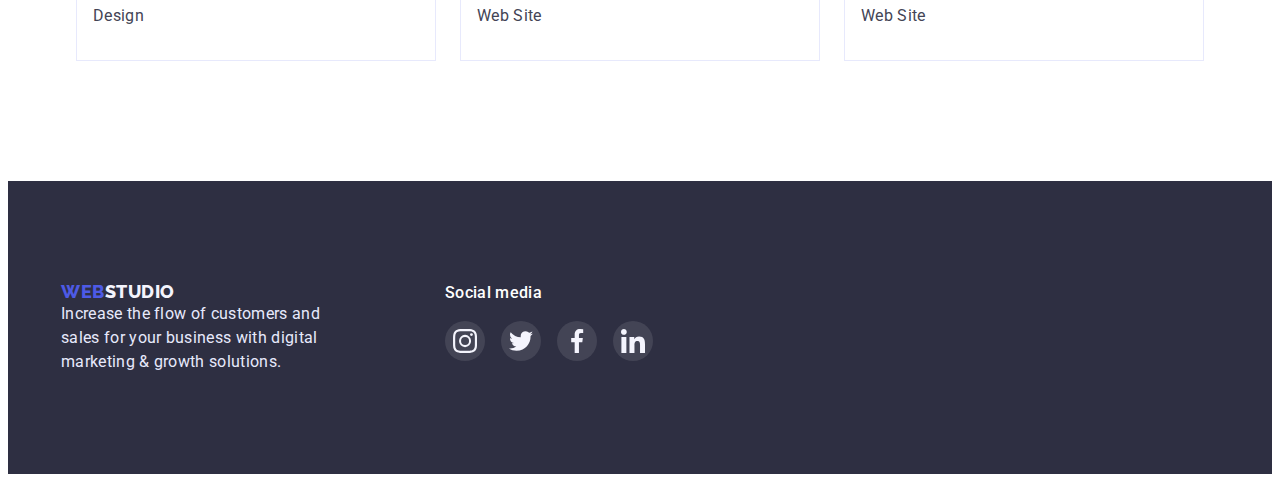
==== commit f630d2e6: "update" ====
--- a/porfolio.html
+++ b/porfolio.html
@@ -141,28 +141,28 @@
         <div class="footer-social-media">
             <h3 class="footer_social_title">Social media</h3>
             <ul class="footer_social_list footer_list">
-                <li class="footer_list_element">
+                <li class="footer_list_element_link footer_list_element">
                     <a href="" class="footer_list_element_link link_footer">
                         <svg class="" width="24" height="24">
                             <use href="./images/symbol-defs.svg#icon-instagram"></use>
                         </svg>
                     </a>
                 </li>
-                <li class="footer_list_element">
+                <li class="footer_list_element_link footer_list_element">
                     <a href="" class="footer_list_element_link link_footer">
                         <svg class="icon-social" width="24" height="24">
                             <use href="./images/symbol-defs.svg#icon-twitter"></use>
                         </svg>
                     </a>
                 </li>
-                <li class="footer_list_element ">
+                <li class="footer_list_element_link footer_list_element ">
                     <a href="" class="footer_list_element_link link_footer">
                         <svg class="icon-social" width="24" height="24">
                             <use href="./images/symbol-defs.svg#icon-facebook"></use>
                         </svg>
                     </a>
                 </li>
-                <li class="footer_list_element ">
+                <li class="footer_list_element_link footer_list_element ">
                     <a href="" class="footer_list_element_link link_footer">
                         <svg class="icon-social" width="24" height="24">
                             <use href="./images/symbol-defs.svg#icon-linkedin"></use>
--- a/css/style.css
+++ b/css/style.css
@@ -17,12 +17,9 @@
 }
 
 p,
-h1,
-h2,
-h3,
-h4,
-h5,
-h6 {
+h1,h2,
+h3,h4,
+h5, h6 {
     margin: 0;
 }
 
@@ -34,8 +31,6 @@
 img {
     display: block;
 }
-
-
 
 .container {
     max-width: 1158px;
@@ -76,6 +71,7 @@
 }
 .header_line {
     border-bottom: 1px solid var(--second-btn-color);
+    box-shadow: 0px 2px 1px rgba(46, 47, 66, 0.08), 0px 1px 1px rgba(46, 47, 66, 0.16), 0px 1px 6px rgba(46, 47, 66, 0.08);
 }
 
 .header-navigation {
@@ -191,6 +187,7 @@
 .hero_title {
     max-width: 1440px;
     max-height: 600px;
+    margin: 0 auto;
     padding: 188px 0;
     text-align: center;
     color: var(--white-color);
@@ -216,6 +213,7 @@
 }
 
 .fon_btn {
+    cursor: pointer;
     font-family: "Roboto", sans-serif;
     font-style: normal;
     font-weight: 500;
@@ -233,12 +231,12 @@
 
 .fon_btn:hover {
     background: var(--accent-color);
-    color: var(--second-btn-color);
+   
 }
 
 .fon_btn:focus {
     background: var(--accent-color);
-    color: var(--second-btn-color);
+   
 }
 
 .section {
@@ -427,11 +425,11 @@
     align-items: center;
     padding: 16px 32px;
 }
-.icon-company {
+.icon-company-link {
     fill: currentColor;
 }
 
-.icon-company:is(:hover, :focus) {
+.icon-company-link:is(:hover, :focus) {
     border-color: var(--variable-color);
     fill: var(--variable-color);
 }
@@ -448,8 +446,6 @@
     color: var(--accent-color);
     font-size: 18px;
     line-height: 1.17;
-    display: flex;
-    align-items: center;
     letter-spacing: 0.03em;
     text-transform: uppercase;
     margin-bottom: 16px;
@@ -489,15 +485,11 @@
     font-size: 16px;
     line-height: 1.5;
     letter-spacing: 0.02em;
-    display: flex;
-    text-align: center;
     color: var(--white-color);
     margin-bottom: 16px;
 }
 .footer-social-media{
-    display: flex;
-        flex-direction: column;
-        margin-left: 120px;
+    margin-left: 120px;
 }
 .footer_social_list{
     display: flex;
@@ -505,8 +497,8 @@
     text-decoration: none;
 }
 .footer_list{
- display: flex;
- gap:26px;
+    display: flex;
+    gap:16px;
 }
 
 .footer_list_element{
@@ -525,8 +517,7 @@
 .link_footer{
     text-decoration: none;
     color: inherit;
-    font-family: "Roboto",
-    sans-serif;
+    font-family: "Roboto", sans-serif;
     font-style: normal;
     font-weight: 500;
     font-size: 16px;
@@ -562,12 +553,14 @@
     padding: 12px 24px;
     border: 1px solid #E7E9FC;
     border-radius: 4px;
-    color: var(--secondary-background-color);
+    color: var(--accent-color);
     background: var(--second-btn-color);
 }
 .list_button_element:hover{
     color: var(--white-color);
-    background: var(--variable-color);
+    background-color: var(--variable-color);
+    border-color: transparent;
+    box-shadow: 0px 3px 1px rgba(0, 0, 0, 0.1), 0px 2px 1px rgba(0, 0, 0, 0.08), 0px 2px 2px rgba(0, 0, 0, 0.12);
 }
 
 .section-portfolio2 {
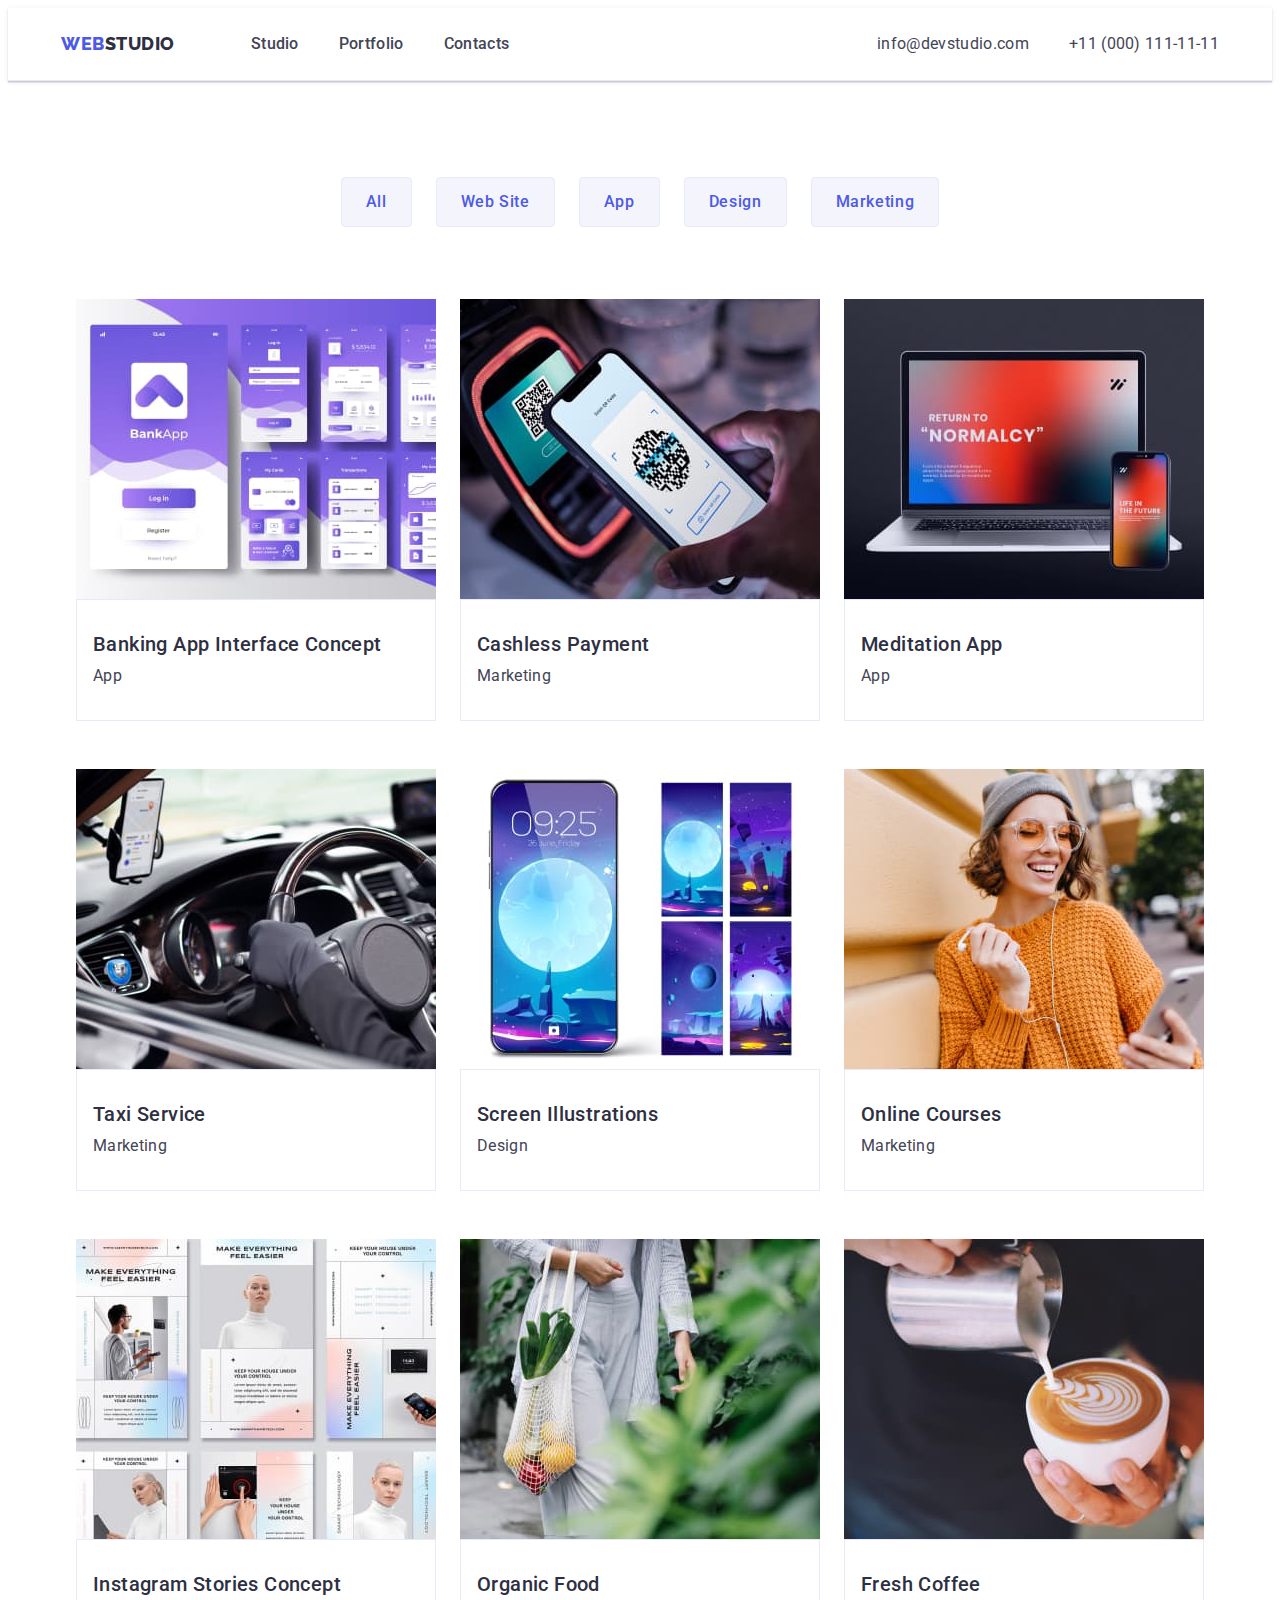
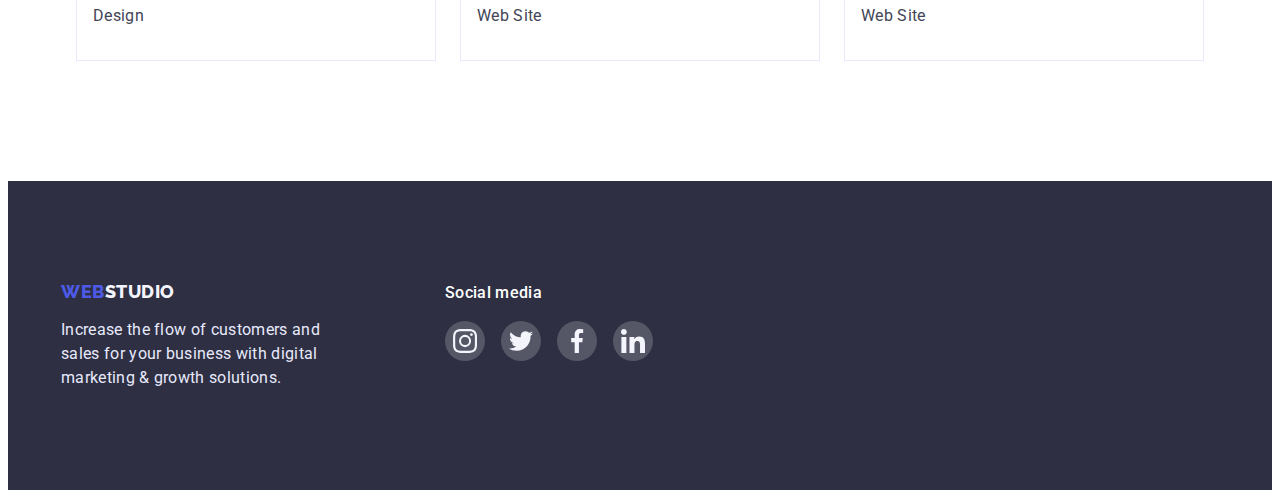
==== commit 4c5de30d: "update" ====
--- a/porfolio.html
+++ b/porfolio.html
@@ -21,7 +21,7 @@
             <nav class="header-navigation">
                 <a href="./index.html" class="list_item header_logo"><span class="header_span">Web</span>Studio</a>
                 <ul class="list_osn">
-                    <li class="list_item"><a class="header_link" href="">Studio</a></li>
+                    <li class="list_item"><a class="header_link" href="index.html">Studio</a></li>
                     <li class="list_item"><a class="header_link" href="porfolio.html">Portfolio</a></li>
                     <li class="list_item"><a class="header_link" href="">Contacts</a></li>
                 </ul>
@@ -142,28 +142,28 @@
             <h3 class="footer_social_title">Social media</h3>
             <ul class="footer_social_list footer_list">
                 <li class="footer_list_element_link footer_list_element">
-                    <a href="" class="footer_list_element_link link_footer">
+                        <a href="" class="footer-soc-link">
                         <svg class="" width="24" height="24">
                             <use href="./images/symbol-defs.svg#icon-instagram"></use>
                         </svg>
                     </a>
                 </li>
                 <li class="footer_list_element_link footer_list_element">
-                    <a href="" class="footer_list_element_link link_footer">
+                        <a href="" class="footer-soc-link">
                         <svg class="icon-social" width="24" height="24">
                             <use href="./images/symbol-defs.svg#icon-twitter"></use>
                         </svg>
                     </a>
                 </li>
                 <li class="footer_list_element_link footer_list_element ">
-                    <a href="" class="footer_list_element_link link_footer">
+                        <a href="" class="footer-soc-link">
                         <svg class="icon-social" width="24" height="24">
                             <use href="./images/symbol-defs.svg#icon-facebook"></use>
                         </svg>
                     </a>
                 </li>
                 <li class="footer_list_element_link footer_list_element ">
-                    <a href="" class="footer_list_element_link link_footer">
+                        <a href="" class="footer-soc-link">
                         <svg class="icon-social" width="24" height="24">
                             <use href="./images/symbol-defs.svg#icon-linkedin"></use>
                         </svg>
--- a/css/style.css
+++ b/css/style.css
@@ -48,7 +48,6 @@
     width: 264px;
     height: 112px;
     background: #f4f4fd;
-    border-radius: 4px;
     background-size: 64px;
     background-repeat: no-repeat;
     background-position: center;
@@ -114,9 +113,8 @@
 
 .list_osn {
     list-style: none;
-    /*в один рядок */
-    display: flex;
-    gap: 24px;
+    display: flex;
+    gap: 40px;
 }
 
 .header_link {
@@ -137,7 +135,7 @@
     color: var(--variable-color);
 }
 
-.header-link:focus {
+.header_link:focus {
     color: var(--variable-color);
 }
 
@@ -226,17 +224,16 @@
     padding: 16px 32px;
     margin-top: 48px;
     color: var(--white-color);
-    background-color: var(--accent-color);
+    background-color:var(--accent-color); ;
 }
 
 .fon_btn:hover {
-    background: var(--accent-color);
+    background: var(--variable-color);
    
 }
 
 .fon_btn:focus {
-    background: var(--accent-color);
-   
+    background: var(--variable-color);
 }
 
 .section {
@@ -304,7 +301,6 @@
 .section-item {
     background: var(--secondary-background-color);
 }
-
 .section_teams {
     font-family: 'Roboto';
     font-style: normal;
@@ -314,7 +310,7 @@
     line-height: 1.11;
     letter-spacing: 0.02em;
     text-transform: capitalize;
-    color: var(--second-title-color);
+    color: var(--blue-color);
     margin-bottom: 72px;
 }
 
@@ -323,7 +319,7 @@
     list-style: none;
     text-decoration: none;
     gap: 24px;
-
+    border-radius: 0px 0px 4px 4px;
 }
 
 .text-teamm {
@@ -366,10 +362,12 @@
 .section-company {
     padding-top: 130px;
     padding-bottom: 120px;
+    
 }
 .section-soc-title{
     width: 40px;
     height: 40px;
+
 }
 .section-soc-link{
     width: 100%;
@@ -471,6 +469,7 @@
     letter-spacing: 0.02em;
     color: var(--second-btn-color);
     width: 264px;
+    margin-top: 16px;
 }
 
 .fot_osn {
@@ -511,26 +510,25 @@
     background-color: rgba(255, 255, 255, 0.1);
     
 }
-.footer_list_element_link:hover{
-     background-color: var(--soc-focus-color);
-}
-.link_footer{
-    text-decoration: none;
-    color: inherit;
-    font-family: "Roboto", sans-serif;
-    font-style: normal;
-    font-weight: 500;
-    font-size: 16px;
-    line-height: 1.5;
-    letter-spacing: 0.02em;
-    color: var(--blue-color);
-    display: flex;
-}
 .section-pre {
     padding-top: 96px;
     padding-bottom: 120px;
 }
 
+.footer-soc-link {
+    width: 100%;
+    height: 100%;
+    border-radius: 50%;
+    display: flex;
+    justify-content: center;
+    align-items: center;
+    background-color: rgba(255, 255, 255, 0.1);
+}
+
+.footer-soc-link:is(:hover, :focus) {
+
+    background-color: var(--soc-focus-color);
+}
 
 .list_button {
     display: flex;
@@ -554,7 +552,7 @@
     border: 1px solid #E7E9FC;
     border-radius: 4px;
     color: var(--accent-color);
-    background: var(--second-btn-color);
+    background-color: var(--secondary-background-color);
 }
 .list_button_element:hover{
     color: var(--white-color);
@@ -562,7 +560,12 @@
     border-color: transparent;
     box-shadow: 0px 3px 1px rgba(0, 0, 0, 0.1), 0px 2px 1px rgba(0, 0, 0, 0.08), 0px 2px 2px rgba(0, 0, 0, 0.12);
 }
-
+.list_button_element:focus {
+    color: var(--white-color);
+    background-color: var(--variable-color);
+    border-color: transparent;
+    box-shadow: 0px 3px 1px rgba(0, 0, 0, 0.1), 0px 2px 1px rgba(0, 0, 0, 0.08), 0px 2px 2px rgba(0, 0, 0, 0.12);
+}
 .section-portfolio2 {
     display: flex;
     flex-wrap: wrap;
